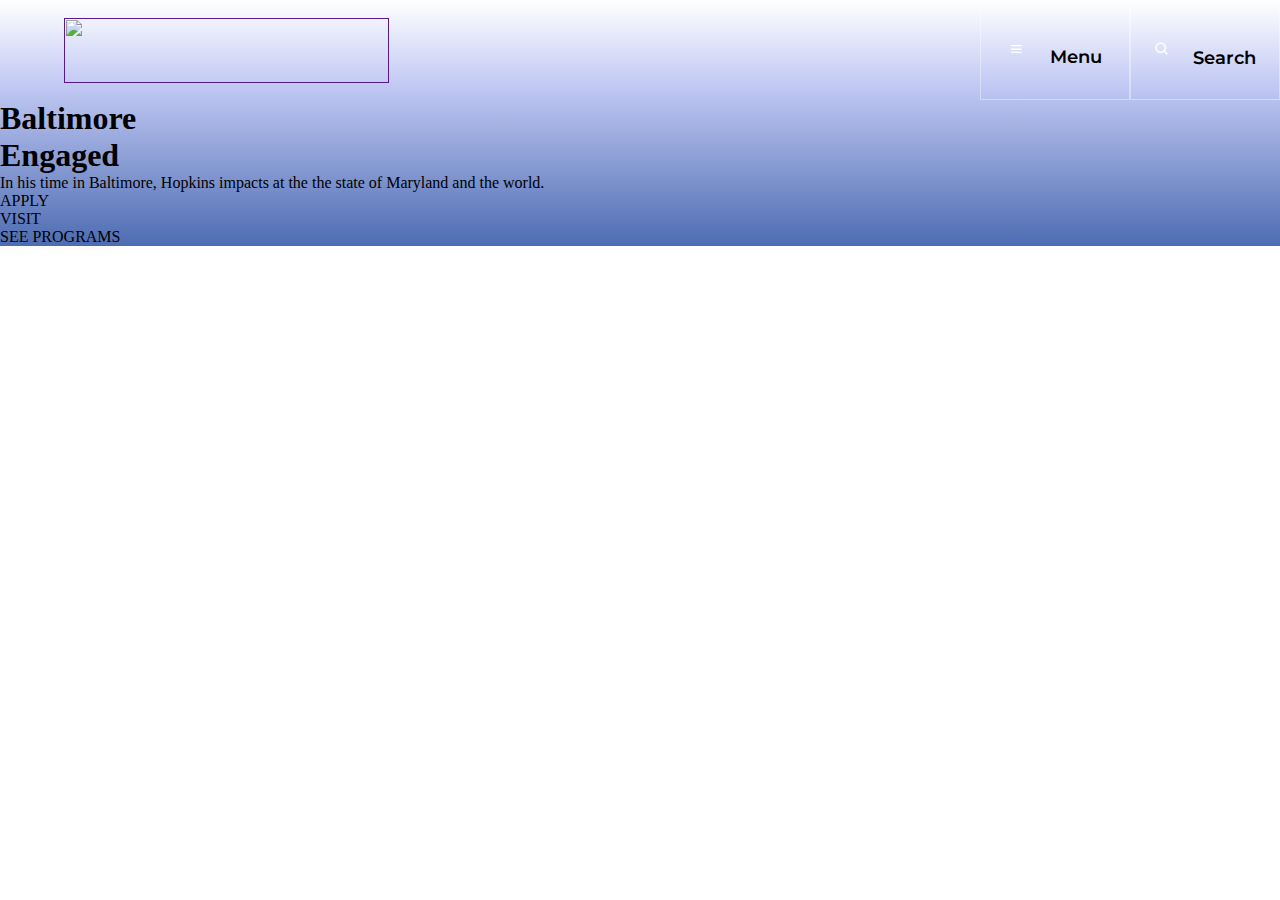
==== html/index.html @ c514af35 "Main site - header menus completed" ====
<!DOCTYPE html>
<html lang="en">
  <head>
    <meta charset="UTF-8" />
    <meta name="viewport" content="width=device-width, initial-scale=1.0" />
    <link rel="stylesheet" href="../css/main.css" />
    <link
      href="https://unpkg.com/boxicons@2.1.4/css/boxicons.min.css"
      rel="stylesheet"
    />
    <link
      href="https://cdn.jsdelivr.net/npm/bootstrap@5.3.2/dist/css/bootstrap.min.css"
      rel="stylesheet"
      integrity="sha384-T3c6CoIi6uLrA9TneNEoa7RxnatzjcDSCmG1MXxSR1GAsXEV/Dwwykc2MPK8M2HN"
      crossorigin="anonymous"
    />
    <link rel="preconnect" href="https://fonts.googleapis.com">
    <link rel="preconnect" href="https://fonts.gstatic.com" crossorigin>
    <link href="https://fonts.googleapis.com/css2?family=Montserrat:wght@200;300;700&family=Open+Sans:wght@300;500;700&display=swap" rel="stylesheet">

    <title>Home | John Hopkins University</title>
  </head>
  <body>
    <div class="page-content">
      <div class="header">
        <a href="" class="header-logo">
          <img
            src="https://www.jhu.edu/assets/themes/machado/assets/images/logos/university-logo-small-horizontal-white-no-clear-space-e44019a003.png"
            alt=""
          />
        </a>
        <ul class="header-menus">
          <li class="menu-option" id="header-menu">
            <a class="menu-icon">
              <i class="bx bx-menu"></i>
            </a>
            <div class="menu-icon-text">
              <p>Menu</p>
            </div>
          </li>
          <li class="menu-option" id="header-search">
            <a class="menu-icon">
              <i class="bx bx-search"></i>
            </a>
            <div class="menu-icon-text">
              <p>Search</p>
            </div>
          </li>
        </ul>
      </div>

      <div class="menu-section1">
        <div class="menu-section1-item">
          <p>About Us</p>
          <div class="menu-button"><i class='bx bx-link-alt'></i></div>
        </div>
        <div class="interspace"></div>
        <div class="menu-section1-item">
          <p>Academics</p>
          <div class="menu-button"><i class='bx bx-link-alt'></i></div>
        </div>
        <div class="interspace"></div>
        <div class="menu-section1-item">
          <p>Schools & Divisions</p>
          <div class="menu-button"><i class='bx bx-link-alt'></i></div>
        </div>
        <div class="interspace"></div>
        <div class="menu-section1-item">
          <p>Admisions & Aid</p>
          <div class="menu-button"><i class='bx bx-link-alt'></i></div>
        </div>
        <div class="interspace"></div>
        <div class="menu-section1-item">
          <p>Research & Faculty</p>
          <div class="menu-button"><i class='bx bx-link-alt'></i></div>
        </div>
        <div class="interspace"></div>
        <div class="menu-section1-item">
          <p>Campus Life</p>
          <div class="menu-button"><i class='bx bx-link-alt'></i></div>

        </div>

      </div>
      <div class="menu-section2">
        <ul class="menu-section2-items">
          <div class="input">
            <div class="input-group flex-nowrap">
              <span class="input-group-text" id="addon-wrapping"><i class='bx bx-search'></i></span>
              <input type="text" class="form-control" placeholder="" aria-label="Username" aria-describedby="addon-wrapping">
            </div>
          </div>
          <h2>Common Searches</h2>
          <li><a href="" class="menu-section2-item-a">Why is it called Johns Hopkins</a></li>
          <li><a href="" class="menu-section2-item-a">What majors and minors are offered?</a></li>
          <li><a href="" class="menu-section2-item-a">Where can i dinfo information about graduate programs?</a></li>
          <li><a href="" class="menu-section2-item-a">How much is tuition</a></li>
          <li><a href="" class="menu-section2-item-a">What financial aid packages are available</a></li>
          <li><a href="" class="menu-section2-item-a">How do i apply?</a></li>
          <li><a href="" class="menu-section2-item-a">How do i get to campus?</a></li>
          <li><a href="" class="menu-section2-item-a">Where can i find job listings</a></li>
          <li><a href="" class="menu-section2-item-a">Where can i log in myJHU?</a></li>
        </ul>
      </div>
      

      <div class="main-content">
        <div class="video-container">
          <video
            aria-describedby="hero-video-description"
            autoplay="autoplay"
            loop="loop"
            preload="auto"
            poster="https://www.jhu.edu/assets/uploads/2023/07/2023-06_homepage_loop_94_v2-Original-960x540.jpg"
            muted="muted"
            aria-label="Background Video"
          >
            <source
              type="video/mp4"
              src="https://www.jhu.edu/assets/uploads/2023/07/2023-06_homepage_loop_94_v2-Original.mp4"
            />
          </video>
        </div>

        <div class="main-text">
          <h1>Baltimore</h1>
          <h1>Engaged</h1>
          <p>
            In his time in Baltimore, Hopkins impacts at the the state of
            Maryland and the world.
          </p>
        </div>

        <div class="french-fries-pages">
          <ul>
            <li>APPLY</li>
            <li>VISIT</li>
            <li>SEE PROGRAMS</li>
          </ul>
        </div>
      </div>
    </div>

    <script src="../js/menus.js"></script>
  </body>
</html>
---- css/main.css ----
*{
    box-sizing: border-box;
    margin: 0;
    padding: 0;
}

:root{
    scroll-behavior: smooth;
    --fontOpenSans: 'Open Sans', sans-serif;
    --fontMontserrat: 'Montserrat', sans-serif;
    --color1: rgb(0,45,114);
    --color2: rgb(43,80,138);
    --color3: rgb(0,114,206);
    --color4: rgb(104,172,229);
    --color5: rgb(22,63,126);
}

.header{
    height: 100vh;
    z-index: 1;
    width: 100%;
    height: 100px;
    display: flex;
    justify-content: space-between;
    position: sticky;
}

.page-content{
    z-index: 1;
    background-image: linear-gradient(180deg, rgba(255,255,255,0.19791666666666663) 0%, rgba(104,122,229,0.39959733893557425) 34%, rgba(0,45,144,0.6993172268907564) 100%);
}

.header-logo{
    width: 325px;
    height: 65%;
    margin-left: 5vw;
    margin-top: 2vh;
}

.header-logo img{
    width: 100%;
    height: 100%;
}

.header-menus{
    text-align: right;
    display: flex;
}

.menu-option{
    list-style-type: none;
    width: 150px;
    height: 100%;
    display: flex;
    align-items: center;
    justify-content: space-evenly;
    border: solid .5px rgba(255, 255, 255, 0.39);
    cursor: pointer;
}

.menu-icon-text{
    display: flex;
    align-items: center;
}

.menu-icon-text p{
    margin-top: 25%;
    font-family: var(--fontMontserrat);
    font-weight: 600;
    font-size: 18px;
}

.menu-icon i{
    color: white;
}


.menu-option:hover{
    background-color: var(--color2);
    transition: background-color 0.3s ease;
}

.menu-option:hover .menu-icon i{
    transform: scale(1.5, 1.5);
    transition: transform 0.3s ease;
}

.menu-option:hover .menu-icon-text p{
    color: white;
    transition: color 0.3s ease-in-out;
}

.menu-section1, .menu-section2{
    position: fixed;
    top: 0;
    right: 0;
    width: 30vw;
    height: 100%;
    background-image: linear-gradient(90deg, rgba(255,255,255,0.35477941176470584) 0%, rgba(104,122,229,0.500437675070028) 15%, rgba(0,45,144,1) 100%);
    display: flex;
    flex-direction: column;
    justify-content: space-evenly;
    align-items: center;
    transition: transform .3s ease-in-out;
    transform: translate(110%);
    box-shadow: 0 0 6px rgba(0, 0, 0, .5);
    z-index: 2;
}

.menu-section1{
    display: flex;
    flex-direction: column;
    padding-inline: 30px;
    padding-top: 50px;
}

.menu-section1-item{
    display: flex;
    flex-direction: row;
    justify-content: space-between;
    align-items: center;
    width: 100%;
    height: 30px;
}

.menu-section1-item p{
    text-align: left;
    font-family: var(--fontOpenSans);
    font-size: 20px;
    color: white;
    margin-bottom: 0;
}

.menu-section2{
    padding-top: 3vh;
    padding-right: 2vw;
}

.menu-section2-items{
    list-style-type: none;
}

.menu-section2-items li{
    margin-top: 2vh;
    padding-inline: 1vw;
    border-radius: .5rem;
}

.menu-section2-items li:hover{
    background-color: var(--color2);
}

.menu-section2 h2{
    color: white;
    font-family: var(--fontOpenSans);
    margin-top: 3vh;
    margin-bottom: 3vh;
}

.menu-section2-item-a{
    text-decoration: none;
    color: var(--color4);
    
}

.menu-button{
    cursor: pointer;
    background-color: var(--color5);
    width: 30px;
    height: 100%;
    display: flex;
    align-items: center;
    justify-content: center;
    border-radius: .7rem;
}

.menu-button img{
    width: 60%;
    height: 60%;
    color: rgba(255, 255, 255, 0.349);
}

.menu-button:hover{
    background-color: var(--color3);
    transition: background-color 0.3s ease;
}

.menu-button:hover i{
    color: white;
    transition: color 0.3s ease;
    transform: scale(1.2, 1.2);
    transition: transform 0.3s ease;
}

.interspace{
    width: 100%;
    height: 2px;
    background-color: var(--color2);
}


.video-container{
    background: linear-gradient(90deg, rgba(255,255,255,0.19791666666666663) 0%, rgba(104,122,229,0.39959733893557425) 41%, rgba(0,45,144,0.6993172268907564) 100%), url('https://www.jhu.edu/assets/uploads/2023/07/2023-06_homepage_loop_94_v2-Original.mp4');
    background-size: cover;
			-webkit-background-size: cover;
			-moz-background-size: cover;
			-o-background-size: cover;

}

.video-container video{
    bottom: 0;
    object-fit: cover;
    height: 100%;
    position: absolute;
    top: 0;
    left: 0;
    right: 0;
    width: 100%;
    max-width: 100%;
    max-height: 100%;
    z-index: -1;
}




.french-fries-pages{
    z-index: 1;
}

.spread{
    transform: translate(0);
}
.input-pressed{
    transform: scale(1.1, 1.1);
}
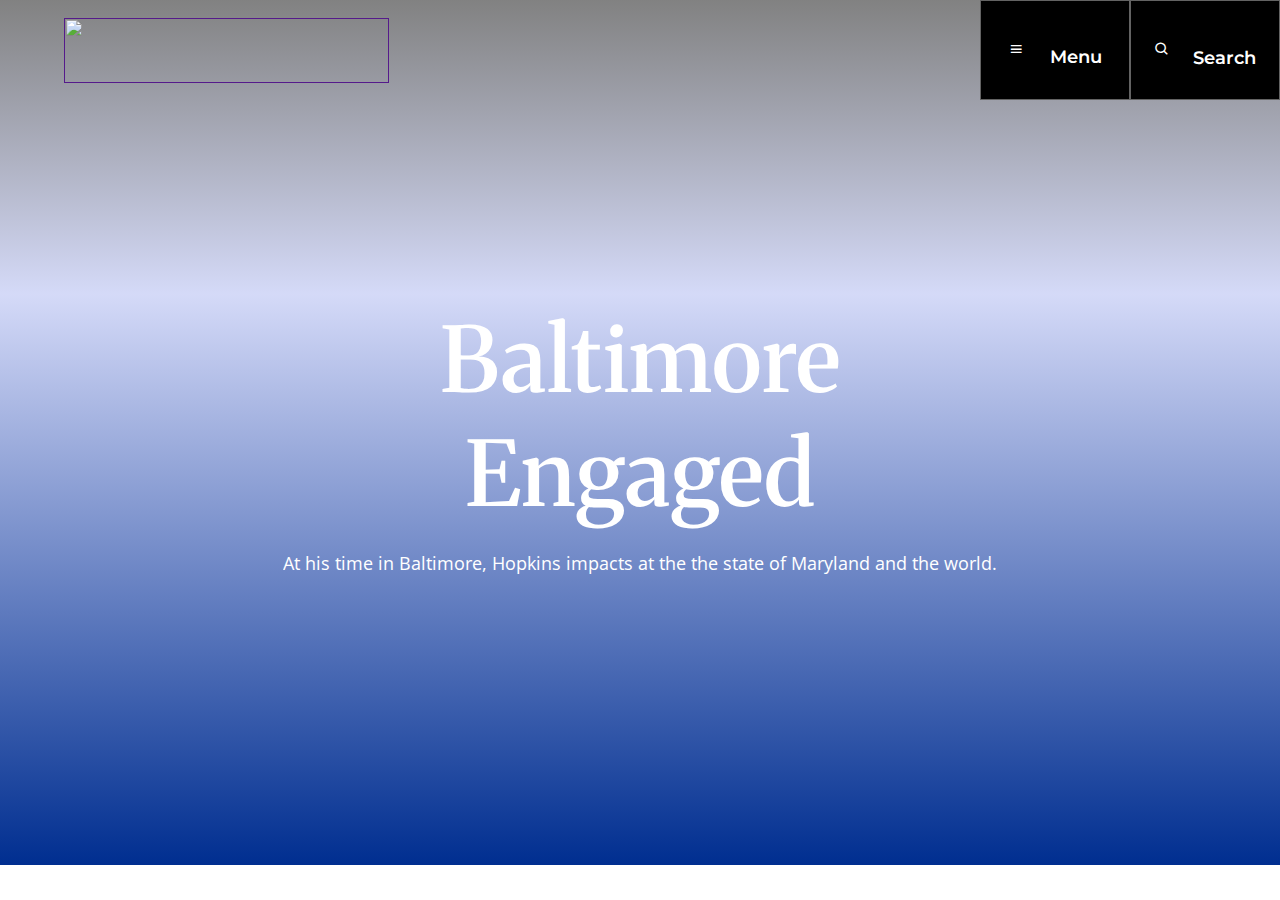
==== commit 5d267960: "Main page - Main content finished" ====
--- a/html/index.html
+++ b/html/index.html
@@ -15,8 +15,8 @@
       crossorigin="anonymous"
     />
     <link rel="preconnect" href="https://fonts.googleapis.com">
-    <link rel="preconnect" href="https://fonts.gstatic.com" crossorigin>
-    <link href="https://fonts.googleapis.com/css2?family=Montserrat:wght@200;300;700&family=Open+Sans:wght@300;500;700&display=swap" rel="stylesheet">
+<link rel="preconnect" href="https://fonts.gstatic.com" crossorigin>
+<link href="https://fonts.googleapis.com/css2?family=Merriweather:wght@700&family=Montserrat:wght@200;300;700&family=Open+Sans:wght@300;500;700&display=swap" rel="stylesheet">
 
     <title>Home | John Hopkins University</title>
   </head>
@@ -121,23 +121,17 @@
             />
           </video>
         </div>
-
-        <div class="main-text">
-          <h1>Baltimore</h1>
-          <h1>Engaged</h1>
-          <p>
-            In his time in Baltimore, Hopkins impacts at the the state of
-            Maryland and the world.
-          </p>
+        <div class="main-text-container">
+          <div class="main-text">
+            <h1>Baltimore</h1>
+            <h1>Engaged</h1>
+            <p>
+              At his time in Baltimore, Hopkins impacts at the the state of
+              Maryland and the world.
+            </p>
+          </div>
         </div>
 
-        <div class="french-fries-pages">
-          <ul>
-            <li>APPLY</li>
-            <li>VISIT</li>
-            <li>SEE PROGRAMS</li>
-          </ul>
-        </div>
       </div>
     </div>
 
--- a/css/main.css
+++ b/css/main.css
@@ -8,6 +8,7 @@
     scroll-behavior: smooth;
     --fontOpenSans: 'Open Sans', sans-serif;
     --fontMontserrat: 'Montserrat', sans-serif;
+    --fontMarriweather: 'Merriweather', serif;
     --color1: rgb(0,45,114);
     --color2: rgb(43,80,138);
     --color3: rgb(0,114,206);
@@ -27,7 +28,7 @@
 
 .page-content{
     z-index: 1;
-    background-image: linear-gradient(180deg, rgba(255,255,255,0.19791666666666663) 0%, rgba(104,122,229,0.39959733893557425) 34%, rgba(0,45,144,0.6993172268907564) 100%);
+    background-image: linear-gradient(180deg, rgba(73, 73, 73, 0.692) 0%, rgba(104, 123, 229, 0.281) 34%, rgb(0, 46, 144) 100%);
 }
 
 .header-logo{
@@ -54,8 +55,9 @@
     display: flex;
     align-items: center;
     justify-content: space-evenly;
-    border: solid .5px rgba(255, 255, 255, 0.39);
+    border: solid 1px rgba(255, 255, 255, 0.39);
     cursor: pointer;
+    background-color: black;
 }
 
 .menu-icon-text{
@@ -68,6 +70,7 @@
     font-family: var(--fontMontserrat);
     font-weight: 600;
     font-size: 18px;
+    color: white;
 }
 
 .menu-icon i{
@@ -96,7 +99,7 @@
     right: 0;
     width: 30vw;
     height: 100%;
-    background-image: linear-gradient(90deg, rgba(255,255,255,0.35477941176470584) 0%, rgba(104,122,229,0.500437675070028) 15%, rgba(0,45,144,1) 100%);
+    background-image: linear-gradient(90deg, var(--color1) 100%, var(--color1) 100%, rgba(0,45,144,1) 100%);
     display: flex;
     flex-direction: column;
     justify-content: space-evenly;
@@ -200,7 +203,6 @@
 
 
 .video-container{
-    background: linear-gradient(90deg, rgba(255,255,255,0.19791666666666663) 0%, rgba(104,122,229,0.39959733893557425) 41%, rgba(0,45,144,0.6993172268907564) 100%), url('https://www.jhu.edu/assets/uploads/2023/07/2023-06_homepage_loop_94_v2-Original.mp4');
     background-size: cover;
 			-webkit-background-size: cover;
 			-moz-background-size: cover;
@@ -222,8 +224,42 @@
     z-index: -1;
 }
 
-
-
+.main-content{
+    grid-column: 2 / 3;
+    display: grid;
+    grid-template-columns: 20vw 1fr 20vw;
+    height: 85vh;
+}
+
+.main-text-container{
+    display: grid;
+    grid-template-rows: 1fr 40vh 1fr;
+}
+
+.main-text{
+    grid-row: 2 / 3;
+    display: flex;
+    flex-direction: column;
+}
+
+.main-text h1, .main-text p{
+    text-align: center;
+    margin-bottom: 0;
+}
+
+.main-text h1{
+    font-family: var(--fontMarriweather);
+    font-weight: 600;
+    font-size: 90px;
+    color: white;
+}
+
+.main-text p{
+    margin-top: 20px;
+    color: white;
+    font-family: var(--fontOpenSans);
+    font-size: 18px;
+}
 
 .french-fries-pages{
     z-index: 1;
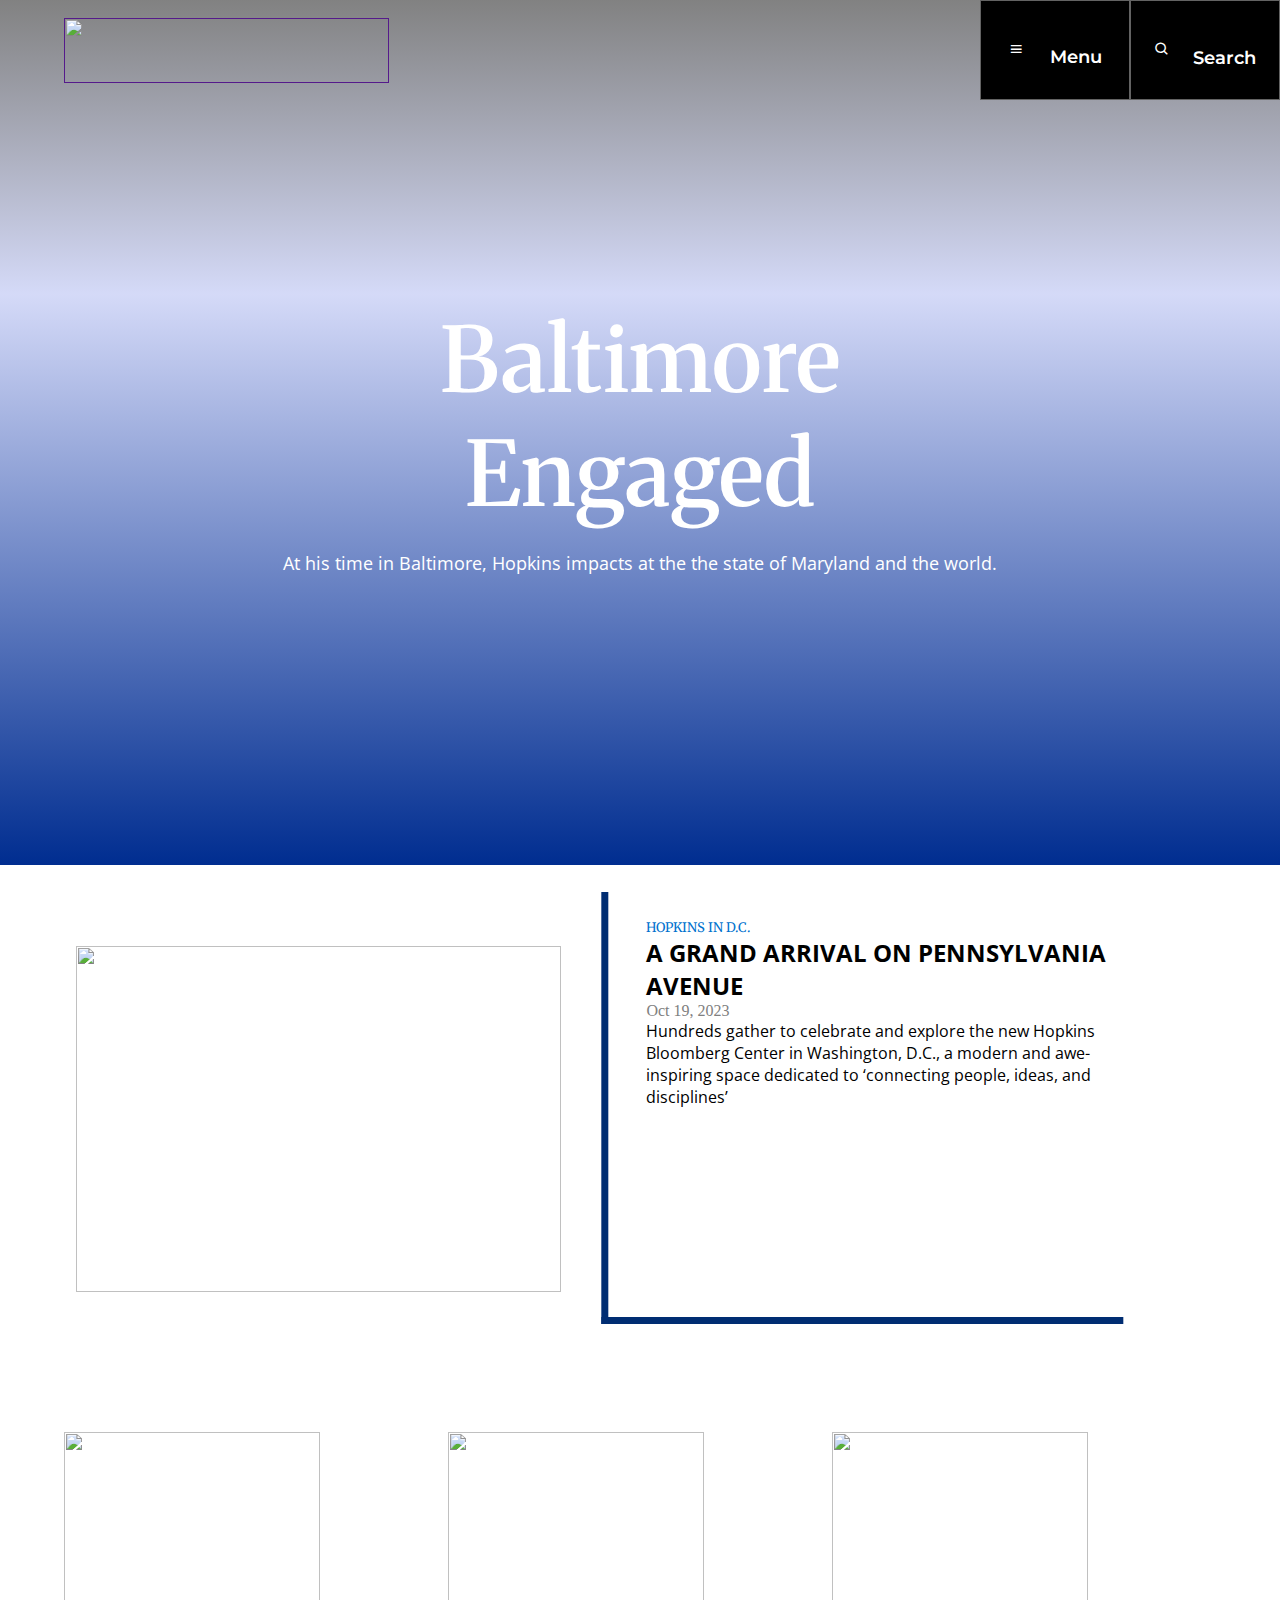
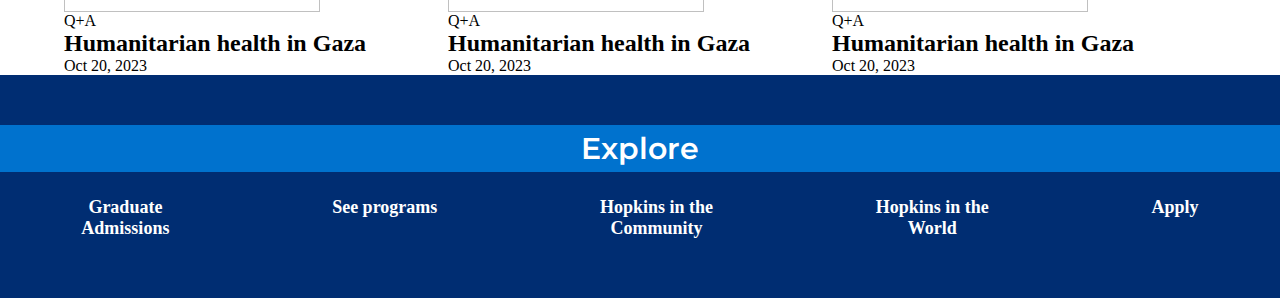
==== commit 8313c279: "Main site - carousel deleted and building news section" ====
--- a/html/index.html
+++ b/html/index.html
@@ -14,127 +14,251 @@
       integrity="sha384-T3c6CoIi6uLrA9TneNEoa7RxnatzjcDSCmG1MXxSR1GAsXEV/Dwwykc2MPK8M2HN"
       crossorigin="anonymous"
     />
-    <link rel="preconnect" href="https://fonts.googleapis.com">
-<link rel="preconnect" href="https://fonts.gstatic.com" crossorigin>
-<link href="https://fonts.googleapis.com/css2?family=Merriweather:wght@700&family=Montserrat:wght@200;300;700&family=Open+Sans:wght@300;500;700&display=swap" rel="stylesheet">
+    <link rel="preconnect" href="https://fonts.googleapis.com" />
+    <link rel="preconnect" href="https://fonts.gstatic.com" crossorigin />
+    <link
+      href="https://fonts.googleapis.com/css2?family=Merriweather:wght@700&family=Montserrat:wght@200;300;700&family=Open+Sans:wght@300;500;700&display=swap"
+      rel="stylesheet"
+    />
 
     <title>Home | John Hopkins University</title>
   </head>
   <body>
     <div class="page-content">
-      <div class="header">
-        <a href="" class="header-logo">
-          <img
-            src="https://www.jhu.edu/assets/themes/machado/assets/images/logos/university-logo-small-horizontal-white-no-clear-space-e44019a003.png"
-            alt=""
-          />
-        </a>
-        <ul class="header-menus">
-          <li class="menu-option" id="header-menu">
-            <a class="menu-icon">
-              <i class="bx bx-menu"></i>
-            </a>
-            <div class="menu-icon-text">
-              <p>Menu</p>
-            </div>
-          </li>
-          <li class="menu-option" id="header-search">
-            <a class="menu-icon">
-              <i class="bx bx-search"></i>
-            </a>
-            <div class="menu-icon-text">
-              <p>Search</p>
-            </div>
-          </li>
-        </ul>
+      <div class="first-section">
+        <div class="header">
+          <a href="" class="header-logo">
+            <img
+              src="https://www.jhu.edu/assets/themes/machado/assets/images/logos/university-logo-small-horizontal-white-no-clear-space-e44019a003.png"
+              alt=""
+            />
+          </a>
+          <ul class="header-menus">
+            <li class="menu-option" id="header-menu">
+              <a class="menu-icon">
+                <i class="bx bx-menu"></i>
+              </a>
+              <div class="menu-icon-text">
+                <p>Menu</p>
+              </div>
+            </li>
+            <li class="menu-option" id="header-search">
+              <a class="menu-icon">
+                <i class="bx bx-search"></i>
+              </a>
+              <div class="menu-icon-text">
+                <p>Search</p>
+              </div>
+            </li>
+          </ul>
+        </div>
+
+        <div class="menu-section1">
+          <div class="menu-section1-item">
+            <p>About Us</p>
+            <div class="menu-button"><i class="bx bx-link-alt"></i></div>
+          </div>
+          <div class="interspace"></div>
+          <div class="menu-section1-item">
+            <p>Academics</p>
+            <div class="menu-button"><i class="bx bx-link-alt"></i></div>
+          </div>
+          <div class="interspace"></div>
+          <div class="menu-section1-item">
+            <p>Schools & Divisions</p>
+            <div class="menu-button"><i class="bx bx-link-alt"></i></div>
+          </div>
+          <div class="interspace"></div>
+          <div class="menu-section1-item">
+            <p>Admisions & Aid</p>
+            <div class="menu-button"><i class="bx bx-link-alt"></i></div>
+          </div>
+          <div class="interspace"></div>
+          <div class="menu-section1-item">
+            <p>Research & Faculty</p>
+            <div class="menu-button"><i class="bx bx-link-alt"></i></div>
+          </div>
+          <div class="interspace"></div>
+          <div class="menu-section1-item">
+            <p>Campus Life</p>
+            <div class="menu-button"><i class="bx bx-link-alt"></i></div>
+          </div>
+        </div>
+        <div class="menu-section2">
+          <ul class="menu-section2-items">
+            <div class="input">
+              <div class="input-group flex-nowrap">
+                <span class="input-group-text" id="addon-wrapping"
+                  ><i class="bx bx-search"></i
+                ></span>
+                <input
+                  type="text"
+                  class="form-control"
+                  placeholder=""
+                  aria-label="Username"
+                  aria-describedby="addon-wrapping"
+                />
+              </div>
+            </div>
+            <h2>Common Searches</h2>
+            <li>
+              <a href="" class="menu-section2-item-a"
+                >Why is it called Johns Hopkins</a
+              >
+            </li>
+            <li>
+              <a href="" class="menu-section2-item-a"
+                >What majors and minors are offered?</a
+              >
+            </li>
+            <li>
+              <a href="" class="menu-section2-item-a"
+                >Where can i dinfo information about graduate programs?</a
+              >
+            </li>
+            <li>
+              <a href="" class="menu-section2-item-a">How much is tuition</a>
+            </li>
+            <li>
+              <a href="" class="menu-section2-item-a"
+                >What financial aid packages are available</a
+              >
+            </li>
+            <li><a href="" class="menu-section2-item-a">How do i apply?</a></li>
+            <li>
+              <a href="" class="menu-section2-item-a"
+                >How do i get to campus?</a
+              >
+            </li>
+            <li>
+              <a href="" class="menu-section2-item-a"
+                >Where can i find job listings</a
+              >
+            </li>
+            <li>
+              <a href="" class="menu-section2-item-a"
+                >Where can i log in myJHU?</a
+              >
+            </li>
+          </ul>
+        </div>
+
+        <div class="main-content">
+          <div class="video-container">
+            <video
+              aria-describedby="hero-video-description"
+              autoplay="autoplay"
+              loop="loop"
+              preload="auto"
+              poster="https://www.jhu.edu/assets/uploads/2023/07/2023-06_homepage_loop_94_v2-Original-960x540.jpg"
+              muted="muted"
+              aria-label="Background Video"
+            >
+              <source
+                type="video/mp4"
+                src="https://www.jhu.edu/assets/uploads/2023/07/2023-06_homepage_loop_94_v2-Original.mp4"
+              />
+            </video>
+          </div>
+          <div class="main-text-container">
+            <div class="main-text">
+              <h1>Baltimore</h1>
+              <h1>Engaged</h1>
+              <p>
+                At his time in Baltimore, Hopkins impacts at the the state of
+                Maryland and the world.
+              </p>
+            </div>
+          </div>
+        </div>
       </div>
 
-      <div class="menu-section1">
-        <div class="menu-section1-item">
-          <p>About Us</p>
-          <div class="menu-button"><i class='bx bx-link-alt'></i></div>
-        </div>
-        <div class="interspace"></div>
-        <div class="menu-section1-item">
-          <p>Academics</p>
-          <div class="menu-button"><i class='bx bx-link-alt'></i></div>
-        </div>
-        <div class="interspace"></div>
-        <div class="menu-section1-item">
-          <p>Schools & Divisions</p>
-          <div class="menu-button"><i class='bx bx-link-alt'></i></div>
-        </div>
-        <div class="interspace"></div>
-        <div class="menu-section1-item">
-          <p>Admisions & Aid</p>
-          <div class="menu-button"><i class='bx bx-link-alt'></i></div>
-        </div>
-        <div class="interspace"></div>
-        <div class="menu-section1-item">
-          <p>Research & Faculty</p>
-          <div class="menu-button"><i class='bx bx-link-alt'></i></div>
-        </div>
-        <div class="interspace"></div>
-        <div class="menu-section1-item">
-          <p>Campus Life</p>
-          <div class="menu-button"><i class='bx bx-link-alt'></i></div>
-
-        </div>
-
-      </div>
-      <div class="menu-section2">
-        <ul class="menu-section2-items">
-          <div class="input">
-            <div class="input-group flex-nowrap">
-              <span class="input-group-text" id="addon-wrapping"><i class='bx bx-search'></i></span>
-              <input type="text" class="form-control" placeholder="" aria-label="Username" aria-describedby="addon-wrapping">
-            </div>
-          </div>
-          <h2>Common Searches</h2>
-          <li><a href="" class="menu-section2-item-a">Why is it called Johns Hopkins</a></li>
-          <li><a href="" class="menu-section2-item-a">What majors and minors are offered?</a></li>
-          <li><a href="" class="menu-section2-item-a">Where can i dinfo information about graduate programs?</a></li>
-          <li><a href="" class="menu-section2-item-a">How much is tuition</a></li>
-          <li><a href="" class="menu-section2-item-a">What financial aid packages are available</a></li>
-          <li><a href="" class="menu-section2-item-a">How do i apply?</a></li>
-          <li><a href="" class="menu-section2-item-a">How do i get to campus?</a></li>
-          <li><a href="" class="menu-section2-item-a">Where can i find job listings</a></li>
-          <li><a href="" class="menu-section2-item-a">Where can i log in myJHU?</a></li>
-        </ul>
-      </div>
       
 
-      <div class="main-content">
-        <div class="video-container">
-          <video
-            aria-describedby="hero-video-description"
-            autoplay="autoplay"
-            loop="loop"
-            preload="auto"
-            poster="https://www.jhu.edu/assets/uploads/2023/07/2023-06_homepage_loop_94_v2-Original-960x540.jpg"
-            muted="muted"
-            aria-label="Background Video"
-          >
-            <source
-              type="video/mp4"
-              src="https://www.jhu.edu/assets/uploads/2023/07/2023-06_homepage_loop_94_v2-Original.mp4"
-            />
-          </video>
-        </div>
-        <div class="main-text-container">
-          <div class="main-text">
-            <h1>Baltimore</h1>
-            <h1>Engaged</h1>
-            <p>
-              At his time in Baltimore, Hopkins impacts at the the state of
-              Maryland and the world.
-            </p>
-          </div>
-        </div>
-
-      </div>
+      <div class="section-news">
+        <div class="mainNew">
+          <div class="firstNewSection">
+            <div class="imgContainer">
+              <img src="https://api.hub.jhu.edu/factory/sites/default/files/styles/landscape/public/2023-10/rjd_main1019.jpg" alt="">
+            </div>
+            <div class="noticeSection">
+              <p class="caption">HOPKINS IN D.C.</p>
+              <h2>
+              A GRAND ARRIVAL ON PENNSYLVANIA AVENUE</h2>
+              <p>Oct 19, 2023</p>
+              <p>Hundreds gather to celebrate and explore the new Hopkins Bloomberg Center in Washington, D.C., a modern and awe-inspiring space dedicated to ‘connecting people, ideas, and disciplines’</p>
+            </div>
+            
+          </div>
+          <div class="secondaryNews">
+            <div class="secondaryNew">
+              <div class="imgContainer">
+                <img src="https://api.hub.jhu.edu/factory/sites/default/files/styles/hub_thumbnail/public/2023-10/Damage_in_Gaza_Strip_during_the_October_2023_-_26.jpg" alt="">
+              </div>
+              <div class="secNoticeSection">
+                <p class="caption">Q+A</p>
+                <h2>Humanitarian health in Gaza</h2>
+                <p>Oct 20, 2023</p>
+              </div>
+              
+            </div>
+            <div class="secondaryNew">
+              <div class="imgContainer">
+                <img src="https://api.hub.jhu.edu/factory/sites/default/files/styles/hub_thumbnail/public/2023-10/hbc_JHU9398.jpg" alt="">
+              </div>
+              <div class="secNoticeSection">
+                <p class="caption">Q+A</p>
+                <h2>Humanitarian health in Gaza</h2>
+                <p>Oct 20, 2023</p>
+              </div>
+            </div>
+            <div class="secondaryNew">
+              <div class="imgContainer">
+                <img src="https://api.hub.jhu.edu/factory/sites/default/files/styles/hub_thumbnail/public/2023-10/H0W_3998.JPG" alt="">
+              </div>
+              <div class="secNoticeSection">
+                <p class="caption">Q+A</p>
+                <h2>Humanitarian health in Gaza</h2>
+                <p>Oct 20, 2023</p>
+              </div>
+            </div>
+          </div>
+        </div>
+
+
+        <div class="section-links-container">
+          <div class="stroke"></div>
+          <h2>Explore</h2>
+          <ul class="links-container">
+            <li class="link">
+              <a href=""
+                ><p>Graduate</p>
+                <p>Admissions</p></a
+              >
+            </li>
+            <li class="link">
+              <a href=""><p>See programs</p> </a>
+            </li>
+            <li class="link">
+              <a href=""
+                ><p>Hopkins in the</p>
+                <p>Community</p></a
+              >
+            </li>
+            <li class="link">
+              <a href=""
+                ><p>Hopkins in the</p>
+                <p>World</p></a
+              >
+            </li>
+            <li class="link">
+              <a href=""><p>Apply</p></a>
+            </li>
+          </ul>
+        </div>
     </div>
 
     <script src="../js/menus.js"></script>
+    <script src="https://cdn.jsdelivr.net/npm/bootstrap@5.3.2/dist/js/bootstrap.bundle.min.js" integrity="sha384-C6RzsynM9kWDrMNeT87bh95OGNyZPhcTNXj1NW7RuBCsyN/o0jlpcV8Qyq46cDfL" crossorigin="anonymous"></script>
   </body>
 </html>
--- a/css/main.css
+++ b/css/main.css
@@ -28,7 +28,13 @@
 
 .page-content{
     z-index: 1;
-    background-image: linear-gradient(180deg, rgba(73, 73, 73, 0.692) 0%, rgba(104, 123, 229, 0.281) 34%, rgb(0, 46, 144) 100%);
+}
+
+.first-section{
+    background-image: linear-gradient(180deg, rgba(73, 73, 73, 0.692) 0%, rgba(104, 123, 229, 0.281) 34%, rgb(0, 45, 144) 100%);
+    background-repeat: no-repeat;
+    background-size: cover;
+    background-position:center;
 }
 
 .header-logo{
@@ -261,8 +267,175 @@
     font-size: 18px;
 }
 
-.french-fries-pages{
+.stroke{
+    width: 100%;
+    height: 20px;
+    background-image: url("https://www.jhu.edu/assets/themes/machado/assets/images/homepage/links/links-bg-1-laptop-large-1523aa7d7e.png");
+    transform: translateY(-1110%);
+    transform: translateX(-0%);
+}
+
+.section-links-container{
+    background-color: var(--color1);
+    display: flex;
+    flex-direction: column;
+    padding-top: 30px;
+    padding-bottom: 6vh;
+    background-image: url("https://www.jhu.edu/assets/themes/machado/assets/images/homepage/links/links-bg-2-laptop-large-8978532ba7.jpg");
+    
+}
+
+.section-links-container h2{
+    padding: 5px 20px;
+    font-family: var(--fontMontserrat);
+    font-weight: 600;
+    font-size: 30px;
+    text-align: center;
+    background-color: var(--color3);
+    color: white;
+    margin-bottom: 20px;
+}
+
+.section-links-container .links-container{
+    list-style-type: none;
+    display: flex;
+    justify-content: space-around;
+}
+.links-container .link{
+    display: flex;
+    flex-direction: column;
+    padding: 5px 8px;
+    align-items: center;
+    cursor: pointer;
+}
+
+.links-container .link a{
+    text-decoration: none;
+}
+
+.links-container .link a p{
+    text-align: center;
+    margin: 0;
+    font-weight: 600;
+    font-size: 18px;
+    color: white;
+}
+
+.links-container .link:hover{
+    transition: background-color 0.3s ease;
+    background-color: var(--color3);
+}
+
+.links-container .link:hover a p{
+    transition: color 0.3s ease;
+    color: black;
+}
+
+.section-news{
+    background-image: url("https://www.jhu.edu/assets/themes/machado/assets/images/textures/textured_paper_increased_contrast-894e135412.jpg");
+    width: auto;
+    height: auto;
+    display: flex;
+    flex-direction: column;
+    padding-top: 3vh;
+}
+
+.mainNew{
+    background-image: url("https://www.jhu.edu/assets/themes/machado/assets/images/homepage/news/news-bg-wall-blue-57e09992db.svg");
+}
+
+
+.mainNew img{
+    width: 100%;
+    height: 100%;
+}
+
+.firstNewSection{
+    width: 100vw;
+    height: 60vh;
+    display: flex;
+    flex-wrap: nowrap;
+    
+}
+
+.firstNewSection .imgContainer{
+    min-width: 20%;
+    min-height: 40%;
+    display: flex;
+    justify-content: center;
+    align-items: center;
+    position: relative;
+    width: 89.6984924623%;
+    z-index: 0;
+}
+
+.firstNewSection .imgContainer {
     z-index: 1;
+}
+
+.firstNewSection .imgContainer img{
+    width: 80%;
+    height: 80%;
+}
+
+.noticeSection{
+    background-color: white;
+    width: 60%;
+    height: 80%;
+    transform: translateX(-30%);
+    padding-left: 3vw;
+    padding-top: 3vh;
+    border-left:solid 7px var(--color1);
+    border-bottom:solid 7px var(--color1);
+    z-index: 2;
+}
+
+.noticeSection .caption{
+    font-family: var(--fontMarriweather);
+    font-size: small;
+    color: var(--color3);
+}
+
+.noticeSection h2{
+    font-family: var(--fontOpenSans);
+    font-weight: 700;
+}
+
+.noticeSection p:nth-child(3){
+    color: gray;
+}
+
+.noticeSection p:nth-child(4){
+    font-family: var(--fontOpenSans);
+}
+
+.secondaryNews{
+    display: flex;
+    flex-direction: row;
+    margin-inline: 5vw;
+    justify-content: space-evenly;
+}
+
+.secondaryNew{
+    width: 30vw;
+    height: auto;
+}
+
+.secondaryNew .imgContainer{
+    width: 20vw;
+    height: 20vh;
+}
+
+.secondaryNew .imgContainer img{
+    width: 100%;
+    height: 100%;
+}
+
+
+
+.carousel-item-active img, .carousel-item img{
+    width: 100%;
+    height: 100%;
 }
 
 .spread{
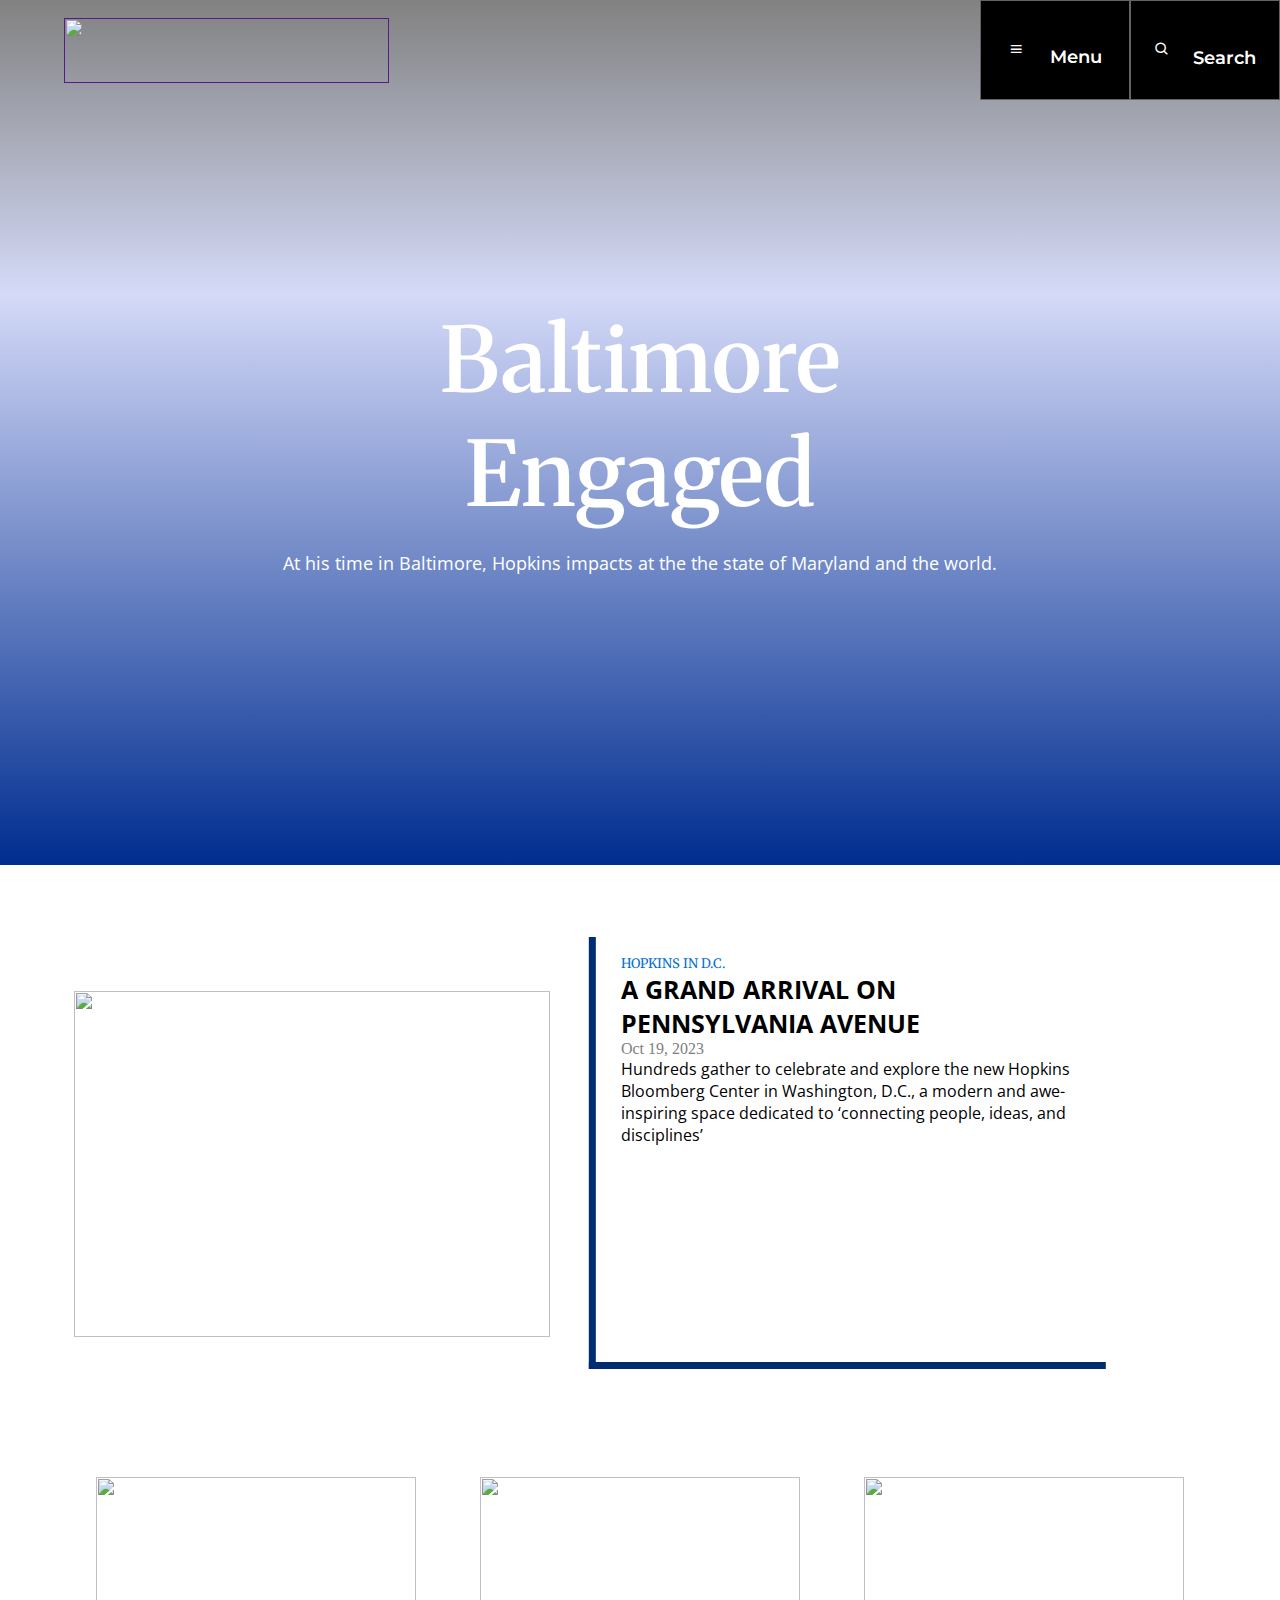
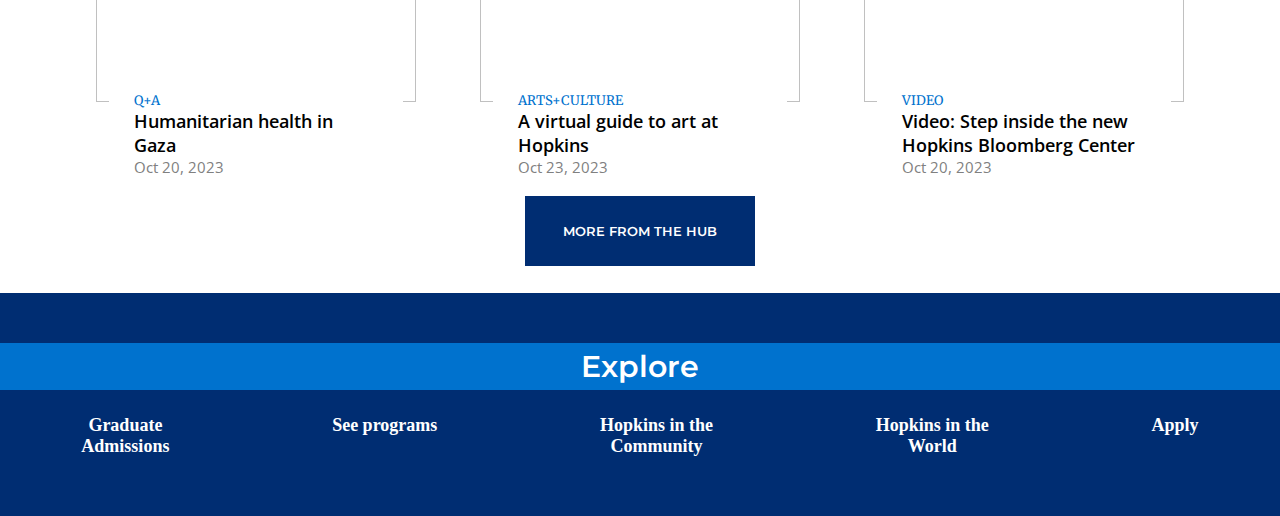
==== commit c750bf79: "Main site - news section completed" ====
--- a/html/index.html
+++ b/html/index.html
@@ -197,7 +197,7 @@
               </div>
               <div class="secNoticeSection">
                 <p class="caption">Q+A</p>
-                <h2>Humanitarian health in Gaza</h2>
+                <h3>Humanitarian health in Gaza</h3>
                 <p>Oct 20, 2023</p>
               </div>
               
@@ -207,9 +207,9 @@
                 <img src="https://api.hub.jhu.edu/factory/sites/default/files/styles/hub_thumbnail/public/2023-10/hbc_JHU9398.jpg" alt="">
               </div>
               <div class="secNoticeSection">
-                <p class="caption">Q+A</p>
-                <h2>Humanitarian health in Gaza</h2>
-                <p>Oct 20, 2023</p>
+                <p class="caption">ARTS+CULTURE</p>
+                <h3>A virtual guide to art at Hopkins</h3>
+                <p>Oct 23, 2023</p>
               </div>
             </div>
             <div class="secondaryNew">
@@ -217,11 +217,14 @@
                 <img src="https://api.hub.jhu.edu/factory/sites/default/files/styles/hub_thumbnail/public/2023-10/H0W_3998.JPG" alt="">
               </div>
               <div class="secNoticeSection">
-                <p class="caption">Q+A</p>
-                <h2>Humanitarian health in Gaza</h2>
+                <p class="caption">VIDEO</p>
+                <h3>Video: Step inside the new Hopkins Bloomberg Center</h3>
                 <p>Oct 20, 2023</p>
               </div>
             </div>
+          </div>
+          <div class="buttonContainer">
+            <button><a href="">MORE FROM THE HUB</a></button>
           </div>
         </div>
 
--- a/css/main.css
+++ b/css/main.css
@@ -337,7 +337,7 @@
     height: auto;
     display: flex;
     flex-direction: column;
-    padding-top: 3vh;
+    padding-top: 8vh;
 }
 
 .mainNew{
@@ -351,7 +351,7 @@
 }
 
 .firstNewSection{
-    width: 100vw;
+    width: 98.5vw;
     height: 60vh;
     display: flex;
     flex-wrap: nowrap;
@@ -383,14 +383,14 @@
     width: 60%;
     height: 80%;
     transform: translateX(-30%);
-    padding-left: 3vw;
-    padding-top: 3vh;
+    padding-inline: 2vw;
+    padding-top: 2vh;
     border-left:solid 7px var(--color1);
     border-bottom:solid 7px var(--color1);
     z-index: 2;
 }
 
-.noticeSection .caption{
+.noticeSection .caption, .secNoticeSection .caption{
     font-family: var(--fontMarriweather);
     font-size: small;
     color: var(--color3);
@@ -398,6 +398,7 @@
 
 .noticeSection h2{
     font-family: var(--fontOpenSans);
+    font-size: 25px;
     font-weight: 700;
 }
 
@@ -419,11 +420,35 @@
 .secondaryNew{
     width: 30vw;
     height: auto;
+    display: flex;
+    flex-direction: column;
+    align-items: center;
+    text-align: left;
+}
+
+.secNoticeSection{
+    width: 23vw;
+    background-color: white;
+    padding-top: 1vh;
+    padding-inline: 2vw;
+    transform: translateY(-20%);
+}
+
+.secNoticeSection h3{
+    font-size: 18px;
+    font-weight: 600;
+    font-family: var(--fontOpenSans);
+}
+
+.secNoticeSection p:last-child{
+    color: gray;
+    font-size: 15px;
+    font-family: var(--fontOpenSans);
 }
 
 .secondaryNew .imgContainer{
-    width: 20vw;
-    height: 20vh;
+    width: 25vw;
+    height: 25vh;
 }
 
 .secondaryNew .imgContainer img{
@@ -431,12 +456,38 @@
     height: 100%;
 }
 
-
-
-.carousel-item-active img, .carousel-item img{
-    width: 100%;
-    height: 100%;
-}
+.mainNew .buttonContainer{
+    display: flex;
+    flex-direction: row;
+    justify-content: space-around;
+}
+
+.mainNew .buttonContainer button{
+    width: 230px;
+    height: 70px;
+    background-color: var(--color1);
+    font-family: var(--fontMontserrat);
+    font-weight: 600;
+    border: none;
+    margin-bottom: 3vh;
+}
+
+.mainNew .buttonContainer button a{
+    text-decoration: none;
+    color: white;
+}
+
+.mainNew .buttonContainer button:hover{
+    background-color: var(--color4);
+    transition: 0.5s background-color ease;
+}
+
+.mainNew .buttonContainer button:hover a{
+    color: black;
+    transition: 0.5s color ease-out;
+}
+
+
 
 .spread{
     transform: translate(0);
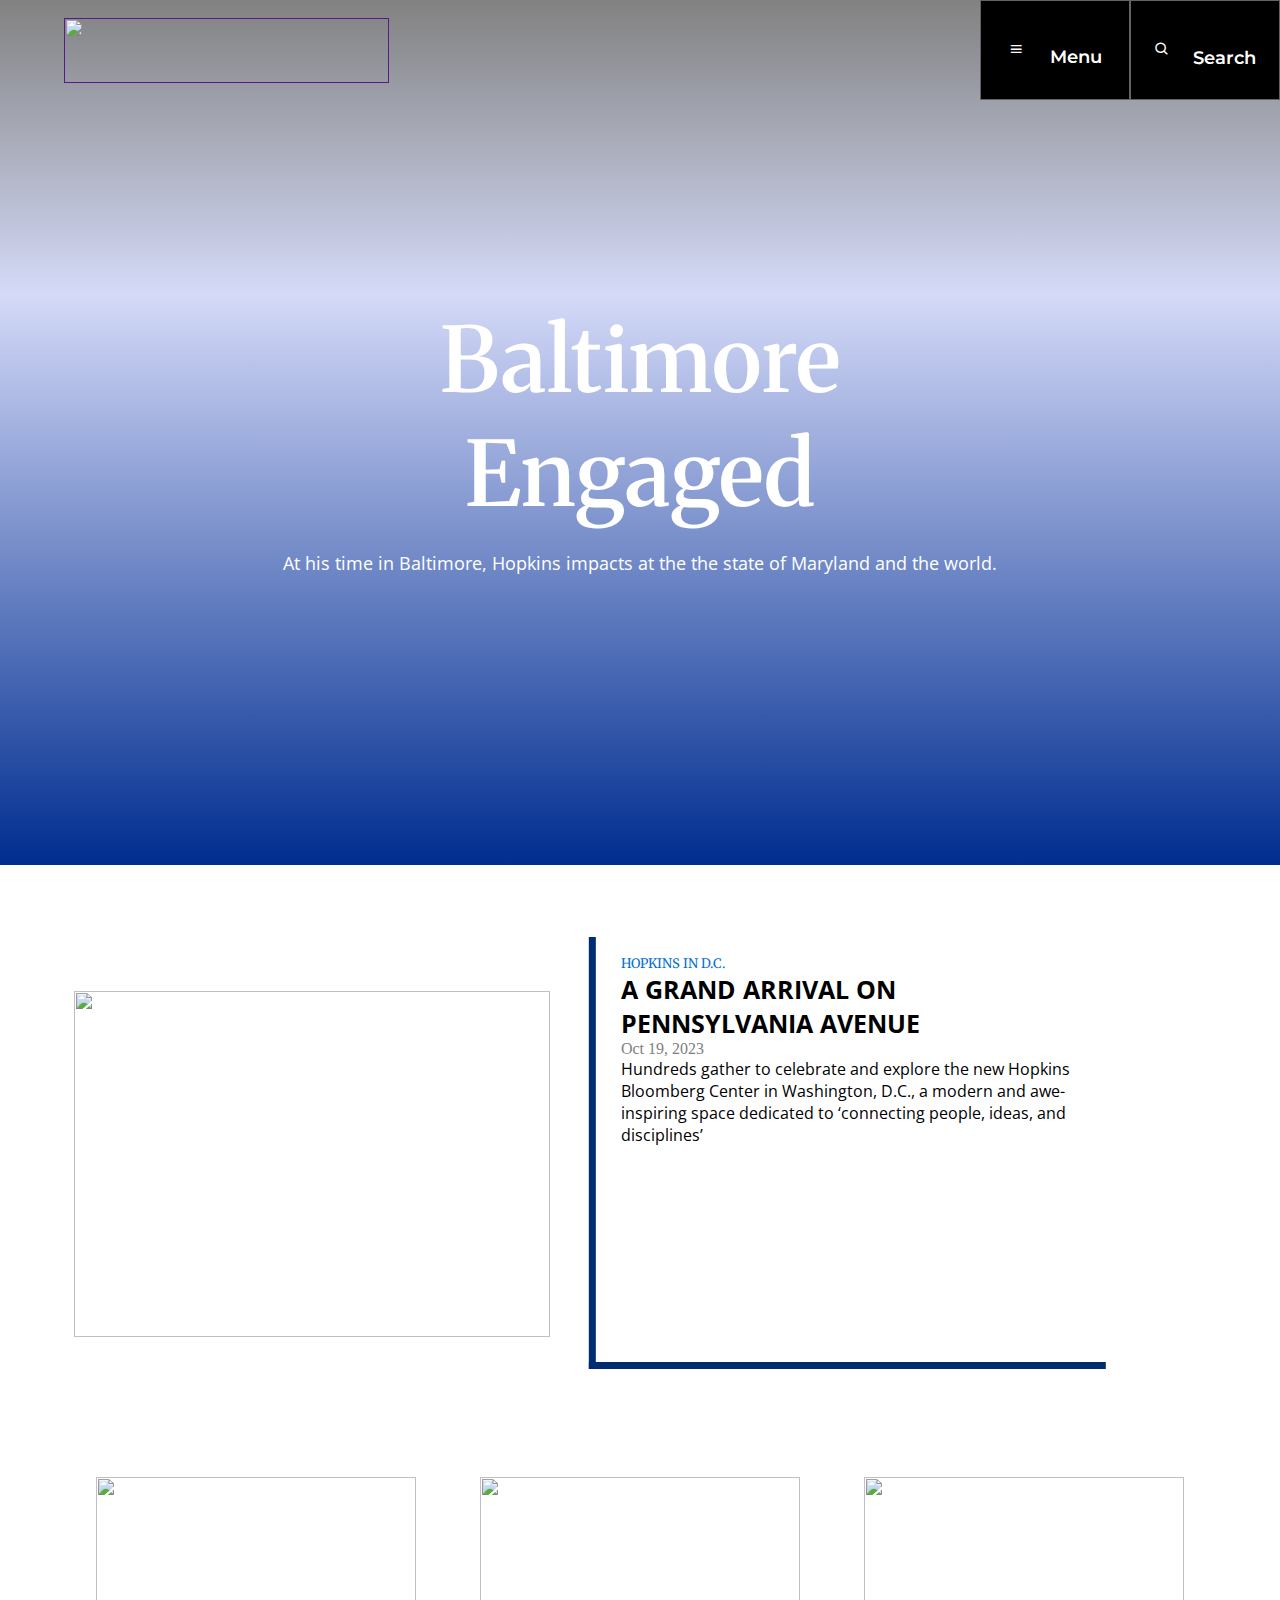
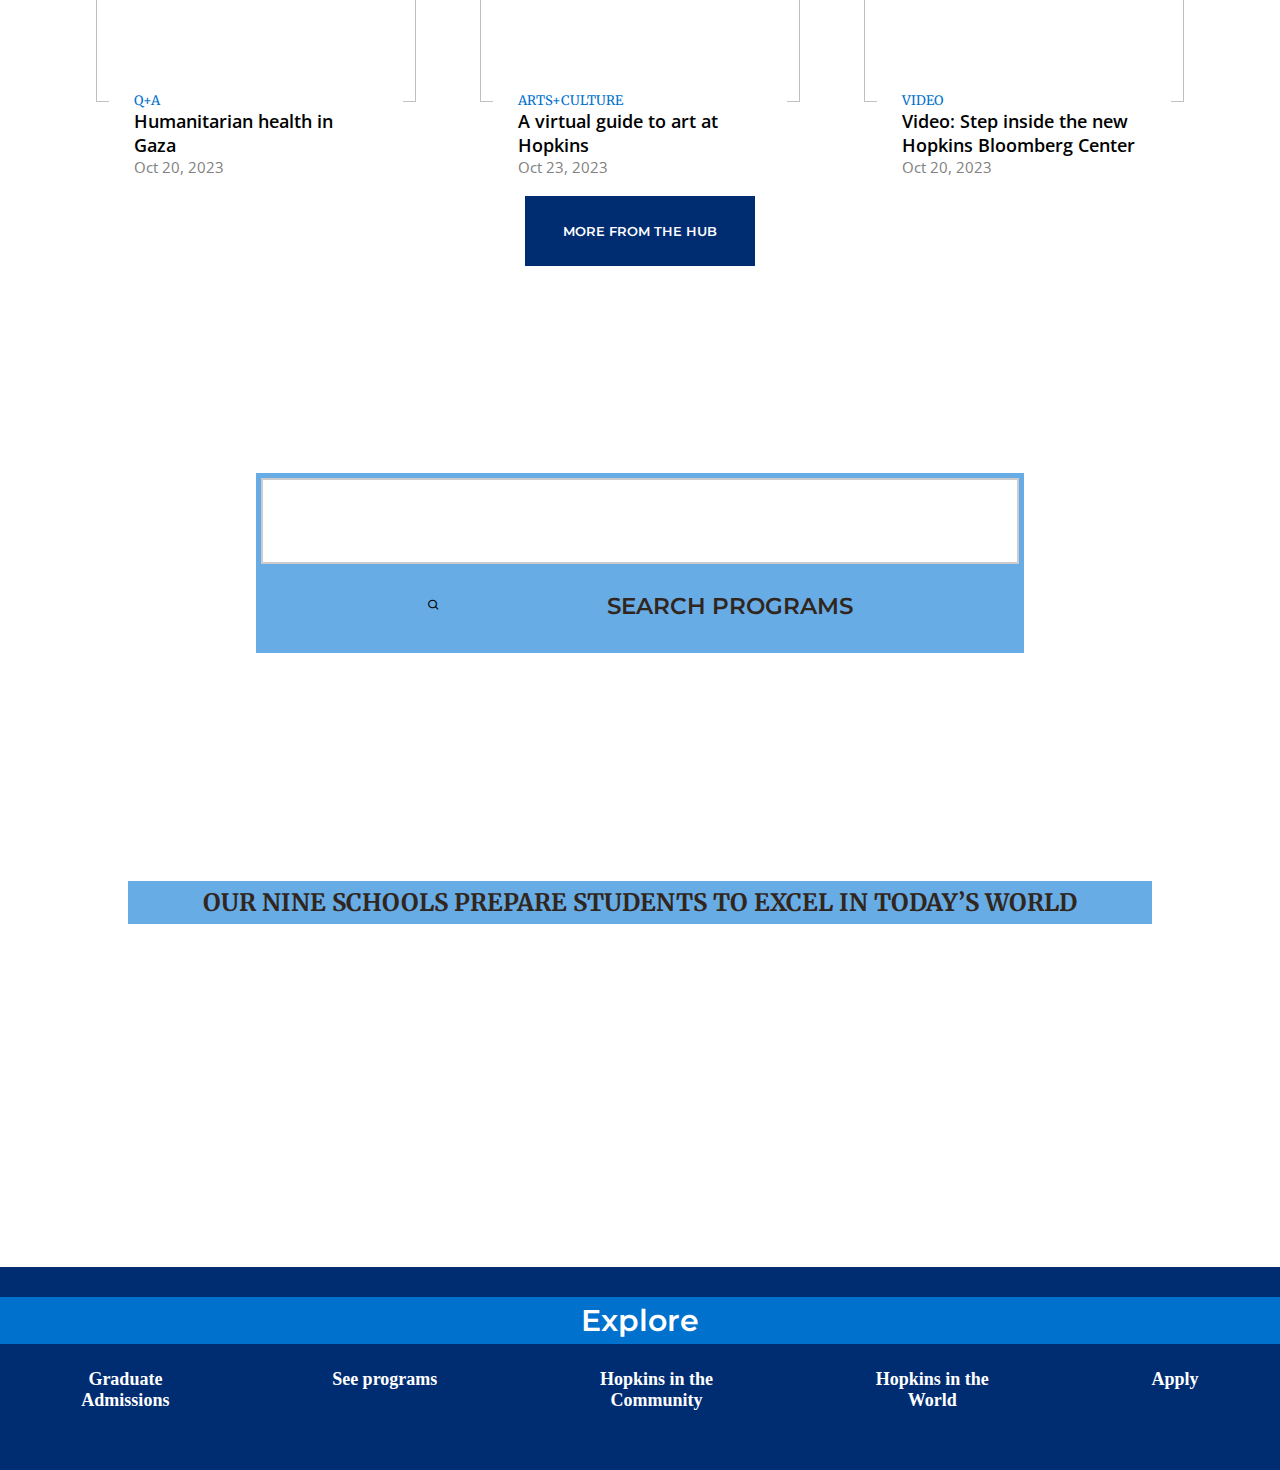
==== commit cdbe69ce: "Main site - Faculties section finished" ====
--- a/html/index.html
+++ b/html/index.html
@@ -228,6 +228,36 @@
           </div>
         </div>
 
+        <div class="programsSection">
+          <div class="facultiesMenu">
+            <div class="inputSearch">
+              <div class="search">
+                <button>
+                  <i class="bx bx-search"></i>
+                  <p>SEARCH PROGRAMS</p>
+                </button>
+                <input type="text">
+              </div>
+              
+            </div>
+            <div class="facultiesSection">
+              <div class="stroke"></div>
+              <h2>OUR NINE SCHOOLS PREPARE STUDENTS TO EXCEL IN TODAY’S WORLD</h2>
+              <ul>
+                <li class="faculty"><a href="" class="facultyName"><p>Arts & Sciences</p></a></li>
+                <li class="faculty"><a href="" class="facultyName"><p>Business</p></a></li>
+                <li class="faculty"><a href="" class="facultyName"><p>Education</p></a></li>
+                <li class="faculty"><a href="" class="facultyName"><p>Engineering</p></a></li>
+                <li class="faculty"><a href="" class="facultyName"><p>International Affairs</p></a></li>
+                <li class="faculty"><a href="" class="facultyName"><p>Medicine</p></a></li>
+                <li class="faculty"><a href="" class="facultyName"><p>Music & Dance</p></a></li>
+                <li class="faculty"><a href="" class="facultyName"><p>Nursing</p></a></li>
+                <li class="faculty"><a href="" class="facultyName"><p>Public Health</p></a></li>
+              </ul>
+            </div>
+          </div>
+        </div>
+
 
         <div class="section-links-container">
           <div class="stroke"></div>
@@ -259,6 +289,8 @@
             </li>
           </ul>
         </div>
+
+
     </div>
 
     <script src="../js/menus.js"></script>
--- a/css/main.css
+++ b/css/main.css
@@ -14,6 +14,7 @@
     --color3: rgb(0,114,206);
     --color4: rgb(104,172,229);
     --color5: rgb(22,63,126);
+    --color6: rgb(49,38,29);
 }
 
 .header{
@@ -267,69 +268,7 @@
     font-size: 18px;
 }
 
-.stroke{
-    width: 100%;
-    height: 20px;
-    background-image: url("https://www.jhu.edu/assets/themes/machado/assets/images/homepage/links/links-bg-1-laptop-large-1523aa7d7e.png");
-    transform: translateY(-1110%);
-    transform: translateX(-0%);
-}
-
-.section-links-container{
-    background-color: var(--color1);
-    display: flex;
-    flex-direction: column;
-    padding-top: 30px;
-    padding-bottom: 6vh;
-    background-image: url("https://www.jhu.edu/assets/themes/machado/assets/images/homepage/links/links-bg-2-laptop-large-8978532ba7.jpg");
-    
-}
-
-.section-links-container h2{
-    padding: 5px 20px;
-    font-family: var(--fontMontserrat);
-    font-weight: 600;
-    font-size: 30px;
-    text-align: center;
-    background-color: var(--color3);
-    color: white;
-    margin-bottom: 20px;
-}
-
-.section-links-container .links-container{
-    list-style-type: none;
-    display: flex;
-    justify-content: space-around;
-}
-.links-container .link{
-    display: flex;
-    flex-direction: column;
-    padding: 5px 8px;
-    align-items: center;
-    cursor: pointer;
-}
-
-.links-container .link a{
-    text-decoration: none;
-}
-
-.links-container .link a p{
-    text-align: center;
-    margin: 0;
-    font-weight: 600;
-    font-size: 18px;
-    color: white;
-}
-
-.links-container .link:hover{
-    transition: background-color 0.3s ease;
-    background-color: var(--color3);
-}
-
-.links-container .link:hover a p{
-    transition: color 0.3s ease;
-    color: black;
-}
+
 
 .section-news{
     background-image: url("https://www.jhu.edu/assets/themes/machado/assets/images/textures/textured_paper_increased_contrast-894e135412.jpg");
@@ -489,6 +428,220 @@
 
 
 
+.programsSection{
+    background-image: url("https://www.jhu.edu/assets/themes/machado/assets/images/homepage/baltimore/baltimore-bg-laptop-large-blue-d1471aa77a.jpg");
+}
+
+.facultiesMenu{
+    display: grid;
+    grid-template-rows: 60vh 1fr ;
+    width: 100vw;
+    height: auto;
+}
+
+.inputSearch{
+    grid-row: 1 / 2;
+    display: grid;
+    grid-template-rows: 20vh 1fr 25vh;
+    grid-template-columns: 20vw 1fr 20vw;
+}
+
+.inputSearch .search{
+    grid-row: 2 / 3;
+    grid-column: 2 / 3;
+    display: flex;
+    flex-direction: column-reverse;
+    height: 20vh;
+    border: solid 5px var(--color4);
+}
+
+.inputSearch .search input{
+    width: 100%;
+    height: 10vh;
+    border: 0;
+
+    border: 2px solid #ccc; /* Borde de 2 píxeles de ancho y color gris claro */
+    font-size: 16px; /* Tamaño de letra de 16 píxeles */
+    padding: 10px; /* Espacio de 10 píxeles entre el borde y el contenido */
+
+    font-family: var(--fontMontserrat);
+    font-size: 18px;
+}
+
+.inputSearch .search input:focus{
+    outline: none; /* Quita el contorno al seleccionar el input */
+  border-color: var(--color4); /* Cambia el color del borde al seleccionar el input */
+  box-shadow: 0 0 5px var(--color4);
+}
+
+.inputSearch .search button{
+    width: 100%;
+    height: 10vh;
+    border: 0;
+    display: flex;
+    align-items: center;
+    justify-content: space-evenly;
+    background-color: var(--color4);
+}
+
+.inputSearch .search button p{
+    margin:0;
+    font-family: var(--fontMontserrat);
+    color: var(--color6);
+    font-size: 23px;
+    font-weight: 600;
+}
+
+.inputSearch .search button:hover{
+    background-color: var(--color1);
+    transition: 0.5s background-color ease;
+
+
+}
+
+.inputSearch .search button:hover p, .inputSearch .search button:hover i{
+    color: white;
+    transition: 0.5s color ease;
+}
+
+
+.facultiesSection{
+    display: flex;
+    flex-direction: column;
+    padding-inline: 10vw;
+}
+
+.facultiesSection .stroke{
+    width: 80vw;
+    height: 3px;
+    background-color: white;
+    border-radius: 3rem;
+    margin: 0 auto;
+}
+
+.facultiesSection h2{
+    text-align: center;
+    font-family: var(--fontMarriweather);
+
+    margin-top: 5vh;
+    padding: 6px;
+    color: var(--color6);
+    background-color: var(--color4);
+}
+
+.facultiesSection ul{
+    display: flex;
+    flex-direction: row;
+    flex-wrap: wrap;
+    display: flex;
+    justify-content: space-evenly;
+    margin-top: 5vh;
+    margin-bottom: 20vh;
+}
+
+.facultiesSection ul li{
+    list-style: none;
+    position: relative;
+    cursor: pointer;
+    width: 120px;
+    height: 50px;
+    margin-inline: 3vw;
+    margin-bottom: 1vh;
+    padding: 8px;
+    display: flex;
+    align-items: center;
+    justify-content: center;
+}
+
+.facultiesSection ul li:hover{
+    background-color: var(--color4);
+    transition: 0.4s background-color ease;
+    transition: 0.4s transform ease;
+    transform:translateY(-10%)
+}
+
+.facultiesSection ul li:hover a p{
+    color: var(--color6);
+    transition: 0.4s color ease;
+    
+}
+
+.facultiesSection ul li a{
+    text-decoration: none;
+    margin: 0;
+    
+}
+
+.facultiesSection ul li a p{
+    text-align: center;
+    margin: 0;
+    color: white;
+    font-family: var(--fontOpenSans);
+    font-weight: 600;
+
+}
+
+
+
+
+.section-links-container{
+    background-color: var(--color1);
+    display: flex;
+    flex-direction: column;
+    padding-top: 30px;
+    padding-bottom: 6vh;
+    background-image: url("https://www.jhu.edu/assets/themes/machado/assets/images/homepage/links/links-bg-2-laptop-large-8978532ba7.jpg");
+    
+}
+
+.section-links-container h2{
+    padding: 5px 20px;
+    font-family: var(--fontMontserrat);
+    font-weight: 600;
+    font-size: 30px;
+    text-align: center;
+    background-color: var(--color3);
+    color: white;
+    margin-bottom: 20px;
+}
+
+.section-links-container .links-container{
+    list-style-type: none;
+    display: flex;
+    justify-content: space-around;
+}
+.links-container .link{
+    display: flex;
+    flex-direction: column;
+    padding: 5px 8px;
+    align-items: center;
+    cursor: pointer;
+}
+
+.links-container .link a{
+    text-decoration: none;
+}
+
+.links-container .link a p{
+    text-align: center;
+    margin: 0;
+    font-weight: 600;
+    font-size: 18px;
+    color: white;
+}
+
+.links-container .link:hover{
+    transition: background-color 0.3s ease;
+    background-color: var(--color3);
+}
+
+.links-container .link:hover a p{
+    transition: color 0.3s ease;
+    color: black;
+}
+
+
+
 .spread{
     transform: translate(0);
 }
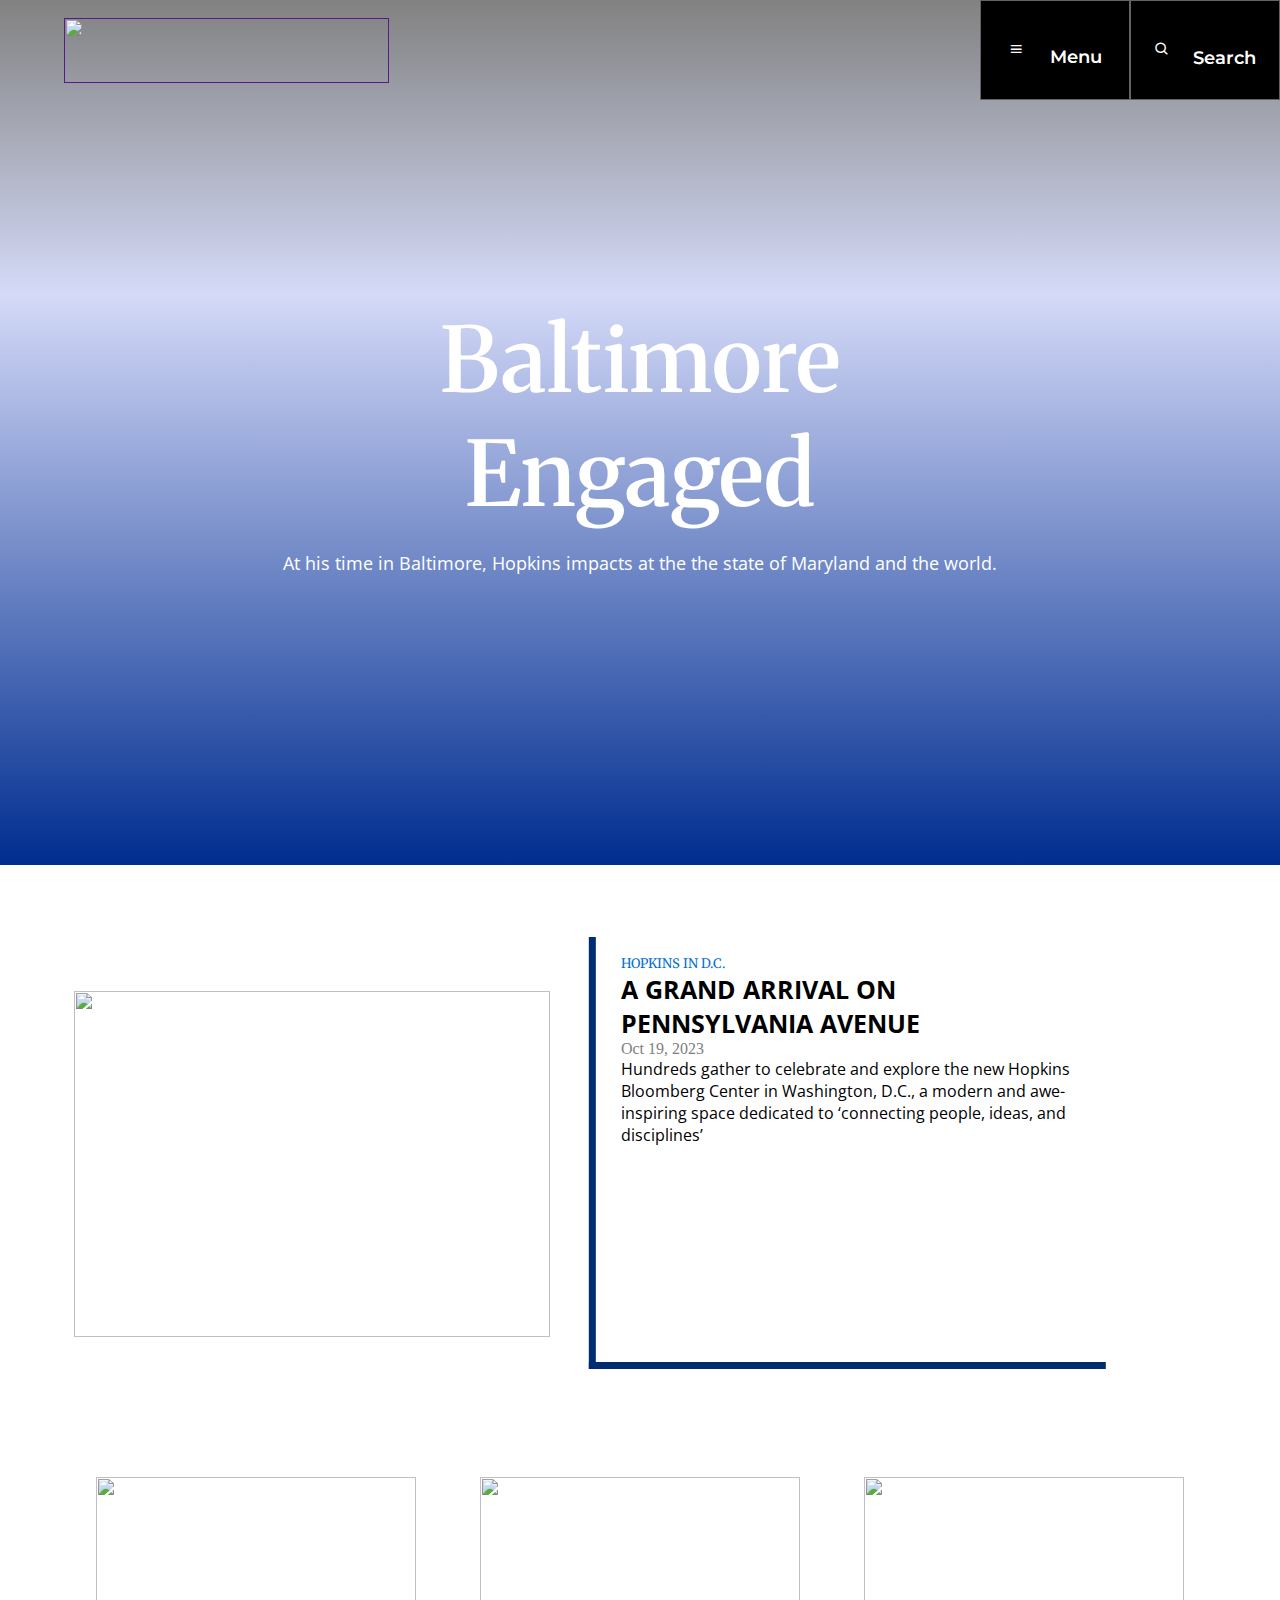
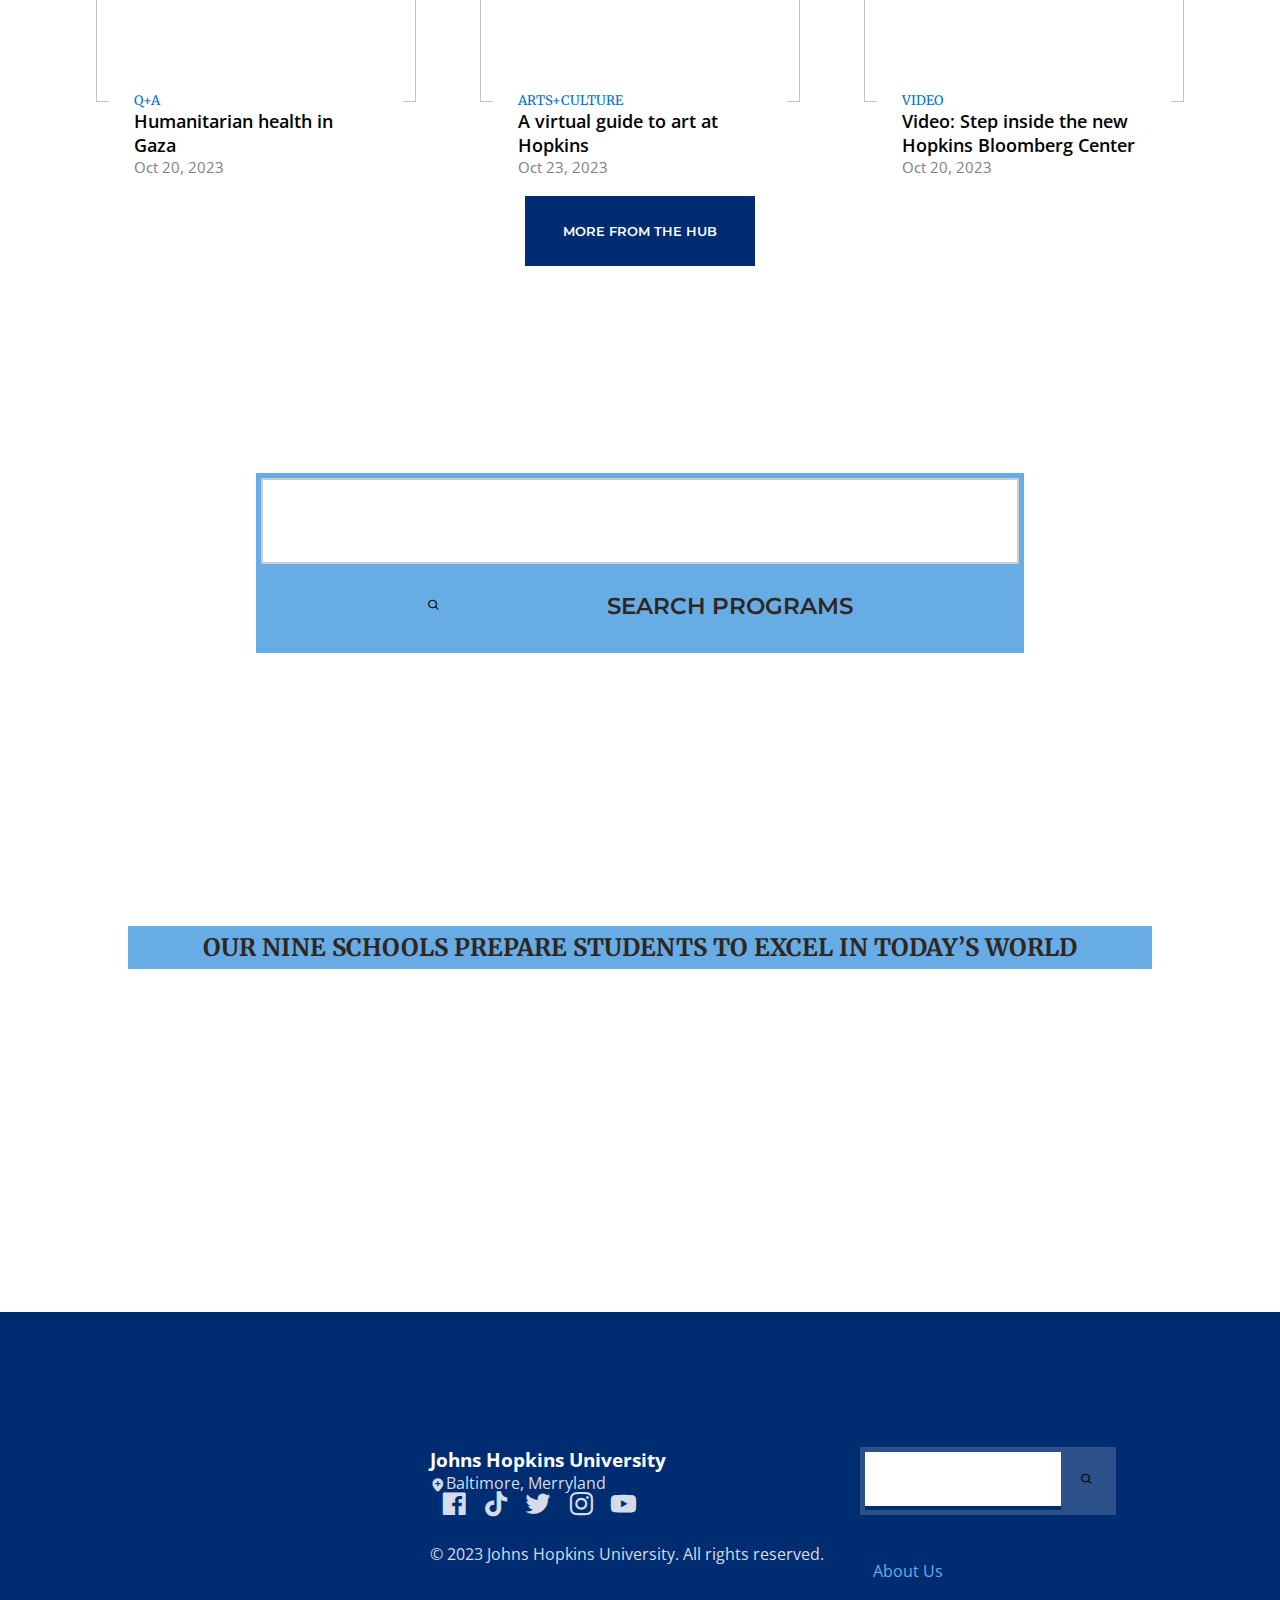
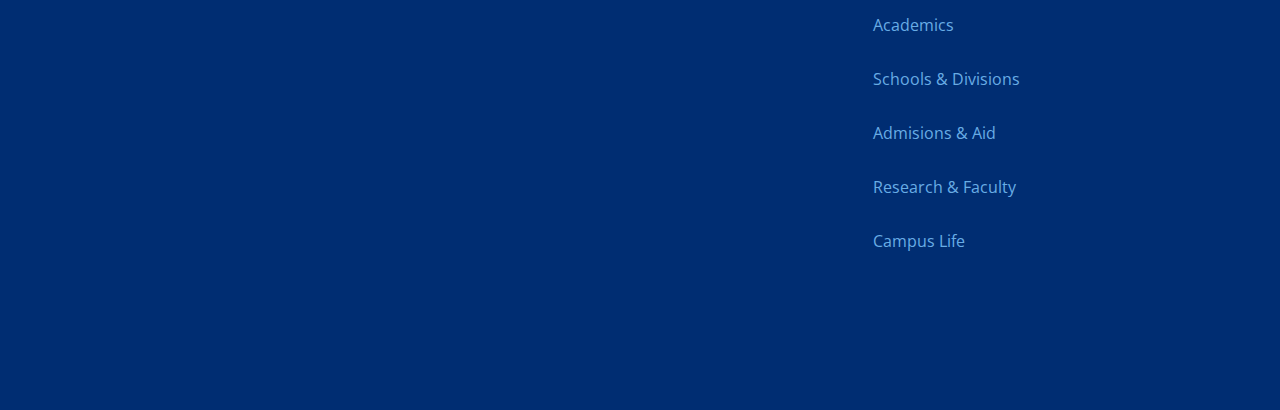
==== commit 10b889e6: "Main site - Main site for laptop finished" ====
--- a/html/index.html
+++ b/html/index.html
@@ -258,7 +258,69 @@
           </div>
         </div>
 
-
+        <div class="footer">
+          <div class="sectionFooter">
+            <div class="logoContainer"><img src="https://www.jhu.edu/assets/themes/machado/assets/images/logos/university-logo-small-horizontal-white-156eae9527.svg" alt=""></div>
+          </div>
+          <div class="sectionFooter">
+            <h3>Johns Hopkins University</h3>
+            <div class="location">
+              <i class='bx bxs-location-plus'></i>
+              <p>Baltimore, Merryland</p>
+            </div>
+            <div class="socialMedia">
+              <i class='bx bxl-facebook-square'></i>
+              <i class='bx bxl-tiktok'></i>
+              <i class='bx bxl-twitter' ></i>
+              <i class='bx bxl-instagram' ></i>
+              <i class='bx bxl-youtube' ></i>
+            </div>
+            <p class="copyright">© 2023 Johns Hopkins University. All rights reserved.</p>
+          </div>
+          <div class="sectionFooter">
+            <ul>
+              <li class="inputFooter">
+                <input type="text">
+                <button>
+                  <i class='bx bx-search'></i>
+                </button>
+              </li>
+              <li>
+                <a href="">
+                  <p>About Us</p>
+                </a>
+              </li>
+              <li>
+                <a href="">
+                  <p>Academics</p>
+                </a>
+              </li>
+              <li>
+                <a href="">
+                  <p>Schools & Divisions</p>
+                </a>
+              </li>
+              <li>
+                <a href="">
+                  <p>Admisions & Aid</p>
+                </a>
+              </li>
+              <li>
+                <a href="">
+                  <p>Research & Faculty</p>
+                </a>
+              </li>
+              <li>
+                <a href="">
+                  <p>Campus Life</p>
+                </a>
+              </li>
+            </ul>
+          </div>
+        </div>
+
+
+        <!-- Section links
         <div class="section-links-container">
           <div class="stroke"></div>
           <h2>Explore</h2>
@@ -289,6 +351,7 @@
             </li>
           </ul>
         </div>
+        -->
 
 
     </div>
--- a/css/main.css
+++ b/css/main.css
@@ -15,6 +15,7 @@
     --color4: rgb(104,172,229);
     --color5: rgb(22,63,126);
     --color6: rgb(49,38,29);
+    --color7: rgb(213,220,232);
 }
 
 .header{
@@ -433,9 +434,6 @@
 }
 
 .facultiesMenu{
-    display: grid;
-    grid-template-rows: 60vh 1fr ;
-    width: 100vw;
     height: auto;
 }
 
@@ -581,9 +579,134 @@
 
 }
 
-
-
-
+.footer{
+    display: grid;
+    grid-template-columns: 1fr 1fr 1fr;
+    gap: 10px;
+    background-color: var(--color1);
+    font-family: var(--fontOpenSans);
+    padding-top: 15vh;
+    padding-bottom: 15vh;
+}
+
+.footer ul{
+    list-style: none;
+}
+
+.footer a{
+    text-decoration: none;
+}
+
+.footer .sectionFooter:nth-child(2){
+    padding-top: 0vh;
+}
+
+.sectionFooter:nth-child(2) h3{
+    color: white;
+}
+
+.location{
+    display: flex;
+    color: var(--color7);
+}
+
+.location i{
+    margin-top: 5px;
+}
+
+.socialMedia{
+    margin-bottom: 3vh;
+    padding-left: 2vw;
+}
+
+.socialMedia i{
+    color: var(--color7);
+    width: 3vw;
+    transform: scale(190%);
+}
+
+.socialMedia i:hover{
+    color: var(--color4);
+    transition: 0.3s color ease;
+}
+
+.copyright{
+    color: var(--color7);
+}
+
+.sectionFooter:nth-child(3){
+    
+    padding-right: 3vw;
+
+}
+
+.sectionFooter:nth-child(3) .inputFooter{
+    display: flex;
+    width: 20vw;
+    height: 7.5vh;
+    border: 0;
+    padding:0;
+    border: solid 5px var(--color2);
+    margin-bottom: 4vh;
+}
+
+.inputFooter input{
+    border: 0;
+    width: 100%;
+    height: 6vh;
+    padding-inline: 1vw;
+    font-family: var(--fontOpenSans);
+}
+
+.inputFooter input:focus{
+    outline: none; /* Quita el contorno al seleccionar el input */
+    border-color: var(--color4); /* Cambia el color del borde al seleccionar el input */
+    box-shadow: 0 0 5px var(--color4);
+}
+
+.inputFooter button{
+    border: 0;
+    width: 5vw;
+    background-color: var(--color2);
+}
+
+.inputFooter button:hover{
+    background-color: var(--color1);
+    transition: 0.3s background-color ease;
+}
+
+.inputFooter button:hover i{
+    color: white;
+    transition: 0.3s transform ease;
+    transform: scale(120%);
+}
+
+.sectionFooter:nth-child(3) ul li{
+    width: 80%;
+    height: 6vh
+}
+
+.sectionFooter:nth-child(3) ul li:hover{
+    cursor: pointer;
+    background-color: var(--color5);
+    transition: 0.4s background-color ease;
+}
+
+.sectionFooter:nth-child(3) ul li:hover a p{
+    color: white;
+    transition: 0.4s color ease;
+}
+
+.sectionFooter:nth-child(3) ul li a p{
+    color: var(--color4);
+    padding-top: 1vh;
+    padding-left: 1vw;
+}
+
+
+
+
+/* Section links
 .section-links-container{
     background-color: var(--color1);
     display: flex;
@@ -648,4 +771,5 @@
 .input-pressed{
     transform: scale(1.1, 1.1);
 }
-
+*/
+
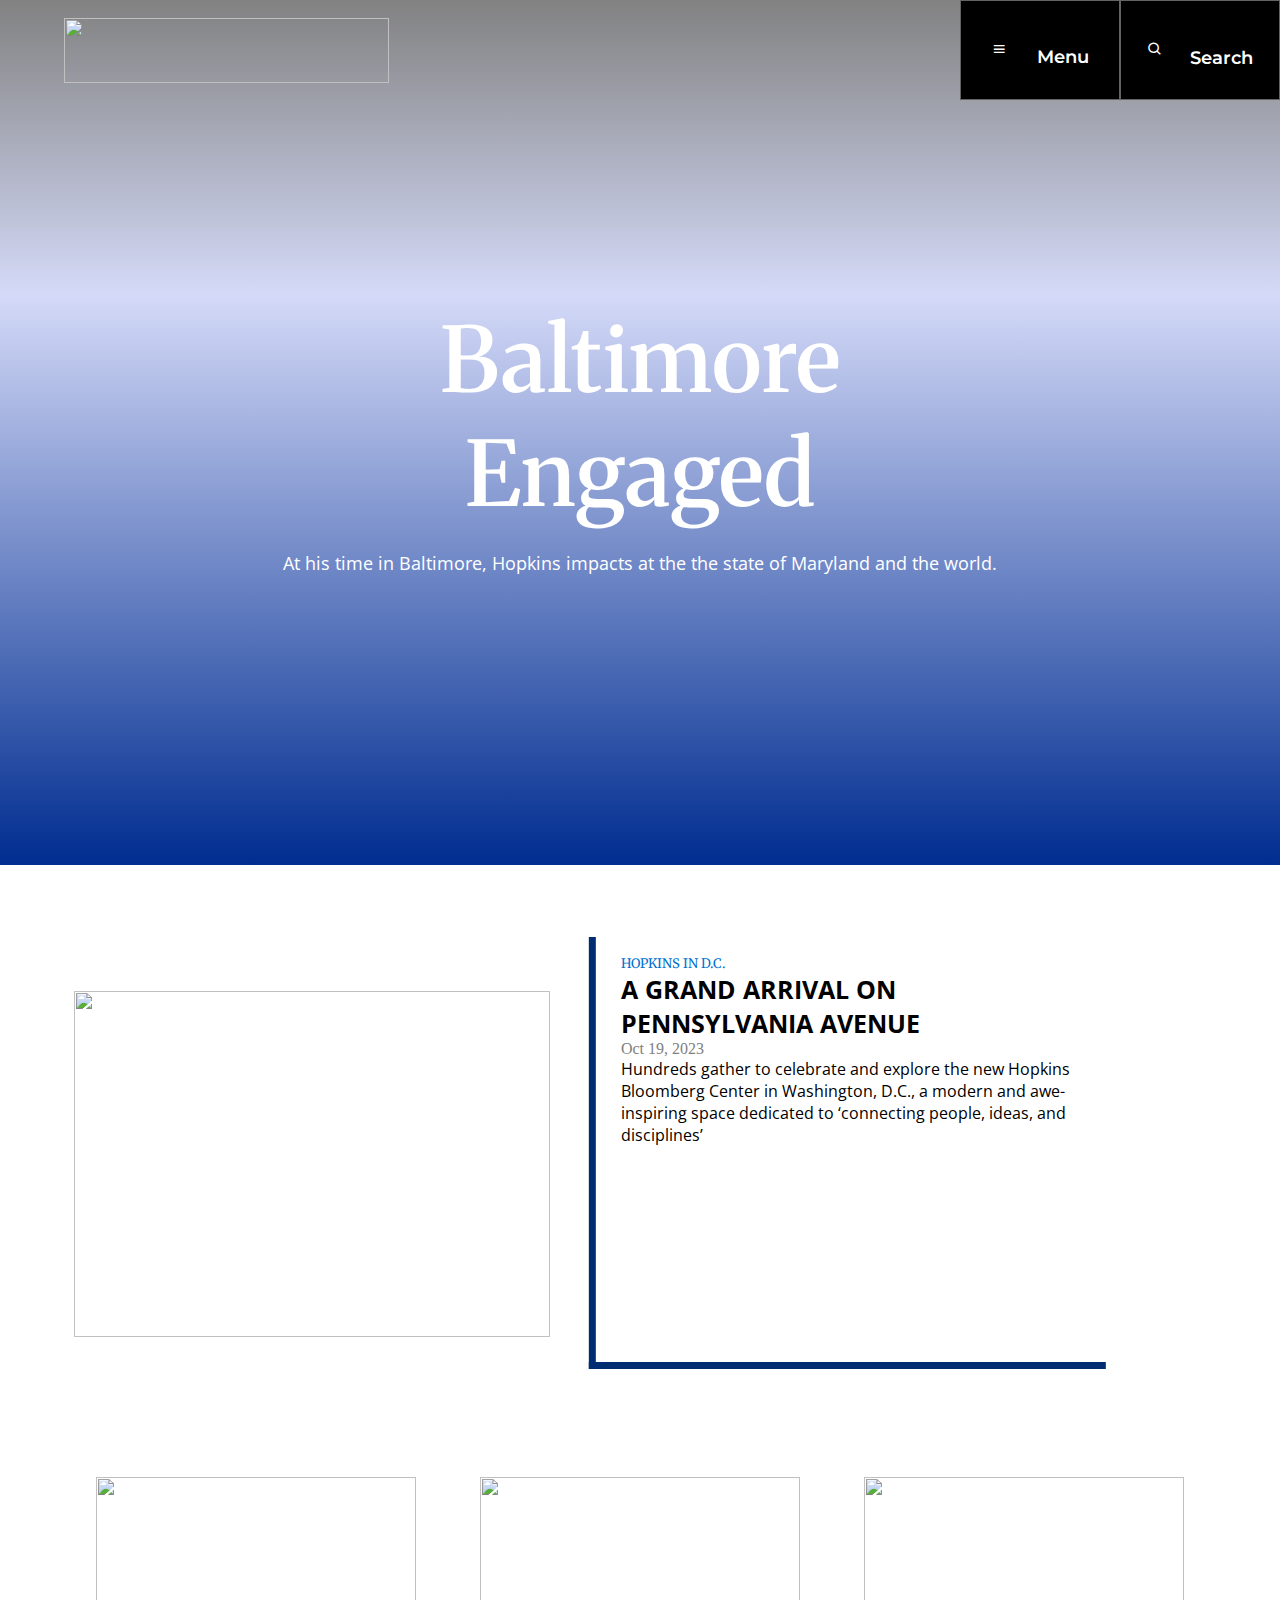
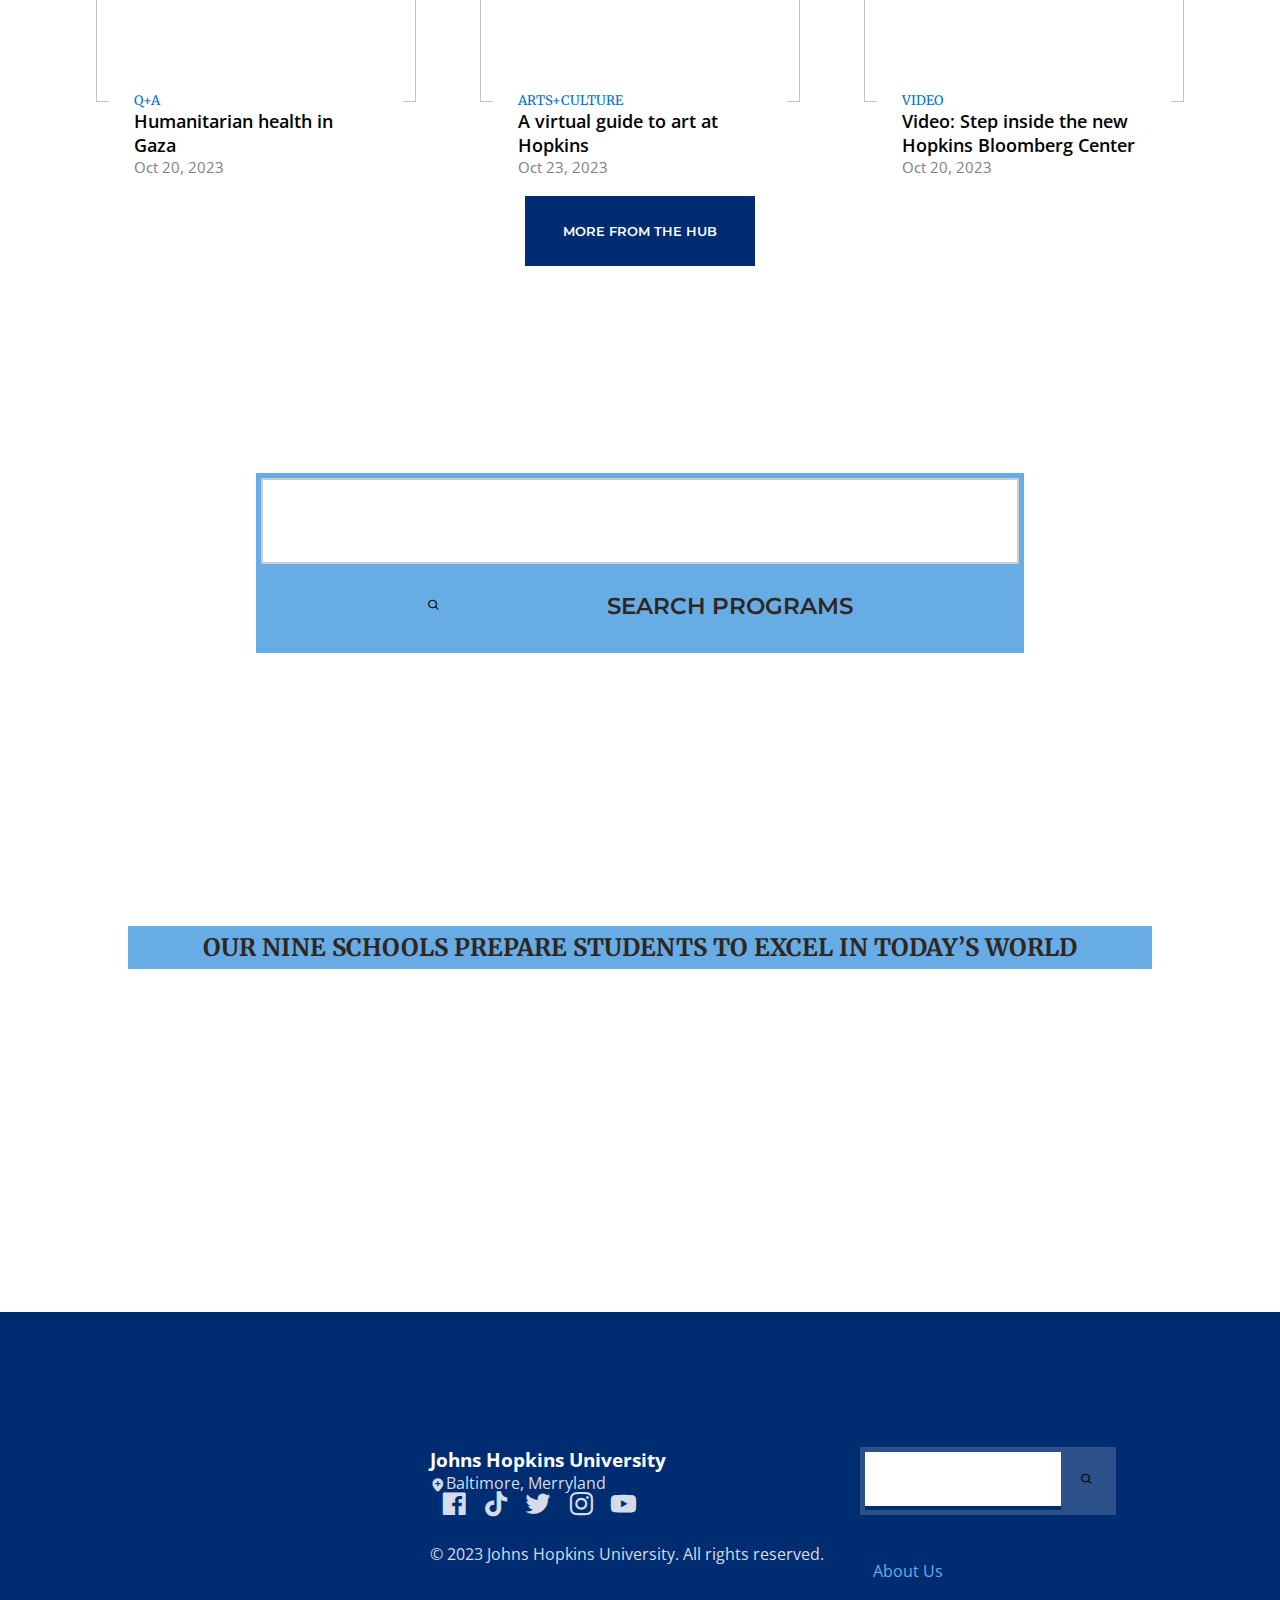
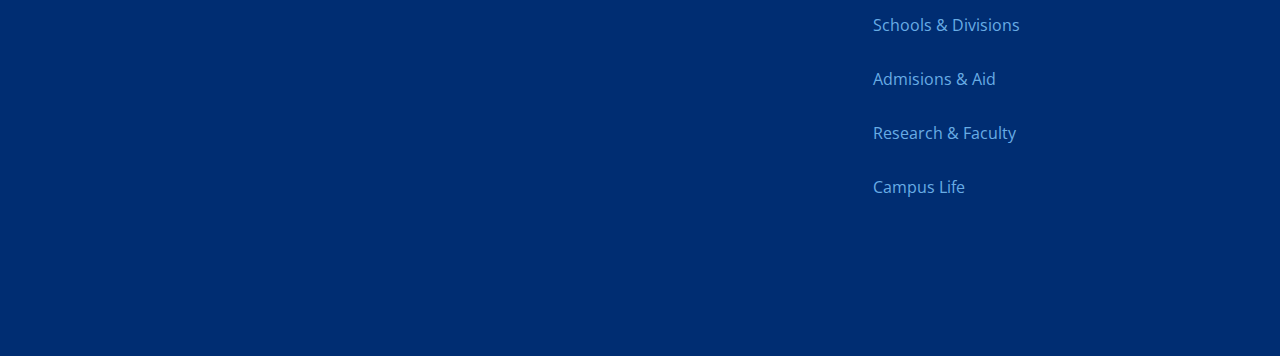
==== commit f745ca9d: "All sites - Sites related in the routes, emergent section and footer" ====
--- a/html/index.html
+++ b/html/index.html
@@ -1,362 +1,332 @@
 <!DOCTYPE html>
 <html lang="en">
-  <head>
-    <meta charset="UTF-8" />
-    <meta name="viewport" content="width=device-width, initial-scale=1.0" />
-    <link rel="stylesheet" href="../css/main.css" />
-    <link
-      href="https://unpkg.com/boxicons@2.1.4/css/boxicons.min.css"
-      rel="stylesheet"
-    />
-    <link
-      href="https://cdn.jsdelivr.net/npm/bootstrap@5.3.2/dist/css/bootstrap.min.css"
-      rel="stylesheet"
-      integrity="sha384-T3c6CoIi6uLrA9TneNEoa7RxnatzjcDSCmG1MXxSR1GAsXEV/Dwwykc2MPK8M2HN"
-      crossorigin="anonymous"
-    />
-    <link rel="preconnect" href="https://fonts.googleapis.com" />
-    <link rel="preconnect" href="https://fonts.gstatic.com" crossorigin />
-    <link
-      href="https://fonts.googleapis.com/css2?family=Merriweather:wght@700&family=Montserrat:wght@200;300;700&family=Open+Sans:wght@300;500;700&display=swap"
-      rel="stylesheet"
-    />
-
-    <title>Home | John Hopkins University</title>
-  </head>
-  <body>
-    <div class="page-content">
-      <div class="first-section">
-        <div class="header">
-          <a href="" class="header-logo">
+
+<head>
+  <meta charset="UTF-8" />
+  <meta name="viewport" content="width=device-width, initial-scale=1.0" />
+  <link rel="stylesheet" href="../css/main.css" />
+  <link href="https://unpkg.com/boxicons@2.1.4/css/boxicons.min.css" rel="stylesheet" />
+  <link href="https://cdn.jsdelivr.net/npm/bootstrap@5.3.2/dist/css/bootstrap.min.css" rel="stylesheet"
+    integrity="sha384-T3c6CoIi6uLrA9TneNEoa7RxnatzjcDSCmG1MXxSR1GAsXEV/Dwwykc2MPK8M2HN" crossorigin="anonymous" />
+  <link rel="preconnect" href="https://fonts.googleapis.com" />
+  <link rel="preconnect" href="https://fonts.gstatic.com" crossorigin />
+  <link
+    href="https://fonts.googleapis.com/css2?family=Merriweather:wght@700&family=Montserrat:wght@200;300;700&family=Open+Sans:wght@300;500;700&display=swap"
+    rel="stylesheet" />
+  <link rel="icon" href="../img/icon.png">
+
+  <title>Home | John Hopkins University</title>
+</head>
+
+<body>
+  <div class="page-content">
+    <div class="first-section">
+      <div class="header">
+        <a href="../html/index.html" class="header-logo">
+          <img
+            src="https://www.jhu.edu/assets/themes/machado/assets/images/logos/university-logo-small-horizontal-white-no-clear-space-e44019a003.png"
+            alt="" />
+        </a>
+        <ul class="header-menus">
+          <li class="menu-option" id="header-menu">
+            <a class="menu-icon">
+              <i class="bx bx-menu"></i>
+            </a>
+            <div class="menu-icon-text">
+              <p>Menu</p>
+            </div>
+          </li>
+          <li class="menu-option" id="header-search">
+            <a class="menu-icon">
+              <i class="bx bx-search"></i>
+            </a>
+            <div class="menu-icon-text">
+              <p>Search</p>
+            </div>
+          </li>
+        </ul>
+      </div>
+
+      <div class="menu-section1">
+        <div class="menu-section1-item">
+          <p>About Us</p>
+          <div class="menu-button">
+            <a href="../html/aboutUs.html"><i class="bx bx-link-alt"></i>
+            </a>
+          </div>
+        </div>
+        <div class="interspace"></div>
+        <div class="menu-section1-item">
+          <p>Schools & Divisions</p>
+          <div class="menu-button">
+            <a href="../html/programs.html">
+              <i class="bx bx-link-alt"></i>
+            </a>
+          </div>
+        </div>
+        <div class="interspace"></div>
+        <div class="menu-section1-item">
+          <p>Admisions & Aid</p>
+          <div class="menu-button">
+            <a href="../html/admissions.html">
+              <i class="bx bx-link-alt"></i>
+            </a>
+          </div>
+        </div>
+        <div class="interspace"></div>
+        <div class="menu-section1-item">
+          <p>Research & Faculty</p>
+          <div class="menu-button">
+            <a href="../html/research.html">
+              <i class="bx bx-link-alt"></i>
+            </a>
+          </div>
+        </div>
+        <div class="interspace"></div>
+        <div class="menu-section1-item">
+          <p>Campus Life</p>
+          <div class="menu-button">
+            <a href="../html/campus.html">
+              <i class="bx bx-link-alt"></i>
+            </a>
+          </div>
+        </div>
+      </div>
+      <div class="menu-section2">
+        <ul class="menu-section2-items">
+          <div class="input">
+            <div class="input-group flex-nowrap">
+              <span class="input-group-text" id="addon-wrapping"><i class="bx bx-search"></i></span>
+              <input type="text" class="form-control" placeholder="" aria-label="Username"
+                aria-describedby="addon-wrapping" />
+            </div>
+          </div>
+          <h2>Common Searches</h2>
+          <li>
+            <a href="" class="menu-section2-item-a">Why is it called Johns Hopkins</a>
+          </li>
+          <li>
+            <a href="" class="menu-section2-item-a">What majors and minors are offered?</a>
+          </li>
+          <li>
+            <a href="" class="menu-section2-item-a">Where can i dinfo information about graduate programs?</a>
+          </li>
+          <li>
+            <a href="" class="menu-section2-item-a">How much is tuition</a>
+          </li>
+          <li>
+            <a href="" class="menu-section2-item-a">What financial aid packages are available</a>
+          </li>
+          <li><a href="" class="menu-section2-item-a">How do i apply?</a></li>
+          <li>
+            <a href="" class="menu-section2-item-a">How do i get to campus?</a>
+          </li>
+          <li>
+            <a href="" class="menu-section2-item-a">Where can i find job listings</a>
+          </li>
+          <li>
+            <a href="" class="menu-section2-item-a">Where can i log in myJHU?</a>
+          </li>
+        </ul>
+      </div>
+
+      <div class="main-content">
+        <div class="video-container">
+          <video aria-describedby="hero-video-description" autoplay="autoplay" loop="loop" preload="auto"
+            poster="https://www.jhu.edu/assets/uploads/2023/07/2023-06_homepage_loop_94_v2-Original-960x540.jpg"
+            muted="muted" aria-label="Background Video">
+            <source type="video/mp4"
+              src="https://www.jhu.edu/assets/uploads/2023/07/2023-06_homepage_loop_94_v2-Original.mp4" />
+          </video>
+        </div>
+        <div class="main-text-container">
+          <div class="main-text">
+            <h1>Baltimore</h1>
+            <h1>Engaged</h1>
+            <p>
+              At his time in Baltimore, Hopkins impacts at the the state of
+              Maryland and the world.
+            </p>
+          </div>
+        </div>
+      </div>
+    </div>
+
+
+
+    <div class="section-news">
+      <div class="mainNew">
+        <div class="firstNewSection">
+          <div class="imgContainer">
             <img
-              src="https://www.jhu.edu/assets/themes/machado/assets/images/logos/university-logo-small-horizontal-white-no-clear-space-e44019a003.png"
-              alt=""
-            />
-          </a>
-          <ul class="header-menus">
-            <li class="menu-option" id="header-menu">
-              <a class="menu-icon">
-                <i class="bx bx-menu"></i>
-              </a>
-              <div class="menu-icon-text">
-                <p>Menu</p>
-              </div>
-            </li>
-            <li class="menu-option" id="header-search">
-              <a class="menu-icon">
+              src="https://api.hub.jhu.edu/factory/sites/default/files/styles/landscape/public/2023-10/rjd_main1019.jpg"
+              alt="">
+          </div>
+          <div class="noticeSection">
+            <p class="caption">HOPKINS IN D.C.</p>
+            <h2>
+              A GRAND ARRIVAL ON PENNSYLVANIA AVENUE</h2>
+            <p>Oct 19, 2023</p>
+            <p>Hundreds gather to celebrate and explore the new Hopkins Bloomberg Center in Washington, D.C., a modern
+              and awe-inspiring space dedicated to ‘connecting people, ideas, and disciplines’</p>
+          </div>
+
+        </div>
+        <div class="secondaryNews">
+          <div class="secondaryNew">
+            <div class="imgContainer">
+              <img
+                src="https://api.hub.jhu.edu/factory/sites/default/files/styles/hub_thumbnail/public/2023-10/Damage_in_Gaza_Strip_during_the_October_2023_-_26.jpg"
+                alt="">
+            </div>
+            <div class="secNoticeSection">
+              <p class="caption">Q+A</p>
+              <h3>Humanitarian health in Gaza</h3>
+              <p>Oct 20, 2023</p>
+            </div>
+
+          </div>
+          <div class="secondaryNew">
+            <div class="imgContainer">
+              <img
+                src="https://api.hub.jhu.edu/factory/sites/default/files/styles/hub_thumbnail/public/2023-10/hbc_JHU9398.jpg"
+                alt="">
+            </div>
+            <div class="secNoticeSection">
+              <p class="caption">ARTS+CULTURE</p>
+              <h3>A virtual guide to art at Hopkins</h3>
+              <p>Oct 23, 2023</p>
+            </div>
+          </div>
+          <div class="secondaryNew">
+            <div class="imgContainer">
+              <img
+                src="https://api.hub.jhu.edu/factory/sites/default/files/styles/hub_thumbnail/public/2023-10/H0W_3998.JPG"
+                alt="">
+            </div>
+            <div class="secNoticeSection">
+              <p class="caption">VIDEO</p>
+              <h3>Video: Step inside the new Hopkins Bloomberg Center</h3>
+              <p>Oct 20, 2023</p>
+            </div>
+          </div>
+        </div>
+        <div class="buttonContainer">
+          <button><a href="">MORE FROM THE HUB</a></button>
+        </div>
+      </div>
+
+      <div class="programsSection">
+        <div class="facultiesMenu">
+          <div class="inputSearch">
+            <div class="search">
+              <button>
                 <i class="bx bx-search"></i>
-              </a>
-              <div class="menu-icon-text">
-                <p>Search</p>
-              </div>
+                <p>SEARCH PROGRAMS</p>
+              </button>
+              <input type="text">
+            </div>
+
+          </div>
+          <div class="facultiesSection">
+            <div class="stroke"></div>
+            <h2>OUR NINE SCHOOLS PREPARE STUDENTS TO EXCEL IN TODAY’S WORLD</h2>
+            <ul>
+              <li class="faculty"><a href="" class="facultyName">
+                  <p>Arts & Sciences</p>
+                </a></li>
+              <li class="faculty"><a href="" class="facultyName">
+                  <p>Business</p>
+                </a></li>
+              <li class="faculty"><a href="" class="facultyName">
+                  <p>Education</p>
+                </a></li>
+              <li class="faculty"><a href="" class="facultyName">
+                  <p>Engineering</p>
+                </a></li>
+              <li class="faculty"><a href="" class="facultyName">
+                  <p>International Affairs</p>
+                </a></li>
+              <li class="faculty"><a href="" class="facultyName">
+                  <p>Medicine</p>
+                </a></li>
+              <li class="faculty"><a href="" class="facultyName">
+                  <p>Music & Dance</p>
+                </a></li>
+              <li class="faculty"><a href="" class="facultyName">
+                  <p>Nursing</p>
+                </a></li>
+              <li class="faculty"><a href="" class="facultyName">
+                  <p>Public Health</p>
+                </a></li>
+            </ul>
+          </div>
+        </div>
+      </div>
+
+      <div class="footer">
+        <div class="sectionFooter">
+          <div class="logoContainer"><img
+              src="https://www.jhu.edu/assets/themes/machado/assets/images/logos/university-logo-small-horizontal-white-156eae9527.svg"
+              alt=""></div>
+        </div>
+        <div class="sectionFooter">
+          <h3>Johns Hopkins University</h3>
+          <div class="location">
+            <i class='bx bxs-location-plus'></i>
+            <p>Baltimore, Merryland</p>
+          </div>
+          <div class="socialMedia">
+            <i class='bx bxl-facebook-square'></i>
+            <i class='bx bxl-tiktok'></i>
+            <i class='bx bxl-twitter'></i>
+            <i class='bx bxl-instagram'></i>
+            <i class='bx bxl-youtube'></i>
+          </div>
+          <p class="copyright">© 2023 Johns Hopkins University. All rights reserved.</p>
+        </div>
+        <div class="sectionFooter">
+          <ul>
+            <li class="inputFooter">
+              <input type="text">
+              <button>
+                <i class='bx bx-search'></i>
+              </button>
+            </li>
+            <li>
+              <a href="../html/aboutUs.html">
+                <p>About Us</p>
+              </a>
+            </li>
+            <li>
+              <a href="../html/programs.html">
+                <p>Schools & Divisions</p>
+              </a>
+            </li>
+            <li>
+              <a href="../html/admissions.html">
+                <p>Admisions & Aid</p>
+              </a>
+            </li>
+            <li>
+              <a href="../html/research.html">
+                <p>Research & Faculty</p>
+              </a>
+            </li>
+            <li>
+              <a href="../html/campus.html">
+                <p>Campus Life</p>
+              </a>
             </li>
           </ul>
         </div>
-
-        <div class="menu-section1">
-          <div class="menu-section1-item">
-            <p>About Us</p>
-            <div class="menu-button"><i class="bx bx-link-alt"></i></div>
-          </div>
-          <div class="interspace"></div>
-          <div class="menu-section1-item">
-            <p>Academics</p>
-            <div class="menu-button"><i class="bx bx-link-alt"></i></div>
-          </div>
-          <div class="interspace"></div>
-          <div class="menu-section1-item">
-            <p>Schools & Divisions</p>
-            <div class="menu-button"><i class="bx bx-link-alt"></i></div>
-          </div>
-          <div class="interspace"></div>
-          <div class="menu-section1-item">
-            <p>Admisions & Aid</p>
-            <div class="menu-button"><i class="bx bx-link-alt"></i></div>
-          </div>
-          <div class="interspace"></div>
-          <div class="menu-section1-item">
-            <p>Research & Faculty</p>
-            <div class="menu-button"><i class="bx bx-link-alt"></i></div>
-          </div>
-          <div class="interspace"></div>
-          <div class="menu-section1-item">
-            <p>Campus Life</p>
-            <div class="menu-button"><i class="bx bx-link-alt"></i></div>
-          </div>
-        </div>
-        <div class="menu-section2">
-          <ul class="menu-section2-items">
-            <div class="input">
-              <div class="input-group flex-nowrap">
-                <span class="input-group-text" id="addon-wrapping"
-                  ><i class="bx bx-search"></i
-                ></span>
-                <input
-                  type="text"
-                  class="form-control"
-                  placeholder=""
-                  aria-label="Username"
-                  aria-describedby="addon-wrapping"
-                />
-              </div>
-            </div>
-            <h2>Common Searches</h2>
-            <li>
-              <a href="" class="menu-section2-item-a"
-                >Why is it called Johns Hopkins</a
-              >
-            </li>
-            <li>
-              <a href="" class="menu-section2-item-a"
-                >What majors and minors are offered?</a
-              >
-            </li>
-            <li>
-              <a href="" class="menu-section2-item-a"
-                >Where can i dinfo information about graduate programs?</a
-              >
-            </li>
-            <li>
-              <a href="" class="menu-section2-item-a">How much is tuition</a>
-            </li>
-            <li>
-              <a href="" class="menu-section2-item-a"
-                >What financial aid packages are available</a
-              >
-            </li>
-            <li><a href="" class="menu-section2-item-a">How do i apply?</a></li>
-            <li>
-              <a href="" class="menu-section2-item-a"
-                >How do i get to campus?</a
-              >
-            </li>
-            <li>
-              <a href="" class="menu-section2-item-a"
-                >Where can i find job listings</a
-              >
-            </li>
-            <li>
-              <a href="" class="menu-section2-item-a"
-                >Where can i log in myJHU?</a
-              >
-            </li>
-          </ul>
-        </div>
-
-        <div class="main-content">
-          <div class="video-container">
-            <video
-              aria-describedby="hero-video-description"
-              autoplay="autoplay"
-              loop="loop"
-              preload="auto"
-              poster="https://www.jhu.edu/assets/uploads/2023/07/2023-06_homepage_loop_94_v2-Original-960x540.jpg"
-              muted="muted"
-              aria-label="Background Video"
-            >
-              <source
-                type="video/mp4"
-                src="https://www.jhu.edu/assets/uploads/2023/07/2023-06_homepage_loop_94_v2-Original.mp4"
-              />
-            </video>
-          </div>
-          <div class="main-text-container">
-            <div class="main-text">
-              <h1>Baltimore</h1>
-              <h1>Engaged</h1>
-              <p>
-                At his time in Baltimore, Hopkins impacts at the the state of
-                Maryland and the world.
-              </p>
-            </div>
-          </div>
-        </div>
-      </div>
-
-      
-
-      <div class="section-news">
-        <div class="mainNew">
-          <div class="firstNewSection">
-            <div class="imgContainer">
-              <img src="https://api.hub.jhu.edu/factory/sites/default/files/styles/landscape/public/2023-10/rjd_main1019.jpg" alt="">
-            </div>
-            <div class="noticeSection">
-              <p class="caption">HOPKINS IN D.C.</p>
-              <h2>
-              A GRAND ARRIVAL ON PENNSYLVANIA AVENUE</h2>
-              <p>Oct 19, 2023</p>
-              <p>Hundreds gather to celebrate and explore the new Hopkins Bloomberg Center in Washington, D.C., a modern and awe-inspiring space dedicated to ‘connecting people, ideas, and disciplines’</p>
-            </div>
-            
-          </div>
-          <div class="secondaryNews">
-            <div class="secondaryNew">
-              <div class="imgContainer">
-                <img src="https://api.hub.jhu.edu/factory/sites/default/files/styles/hub_thumbnail/public/2023-10/Damage_in_Gaza_Strip_during_the_October_2023_-_26.jpg" alt="">
-              </div>
-              <div class="secNoticeSection">
-                <p class="caption">Q+A</p>
-                <h3>Humanitarian health in Gaza</h3>
-                <p>Oct 20, 2023</p>
-              </div>
-              
-            </div>
-            <div class="secondaryNew">
-              <div class="imgContainer">
-                <img src="https://api.hub.jhu.edu/factory/sites/default/files/styles/hub_thumbnail/public/2023-10/hbc_JHU9398.jpg" alt="">
-              </div>
-              <div class="secNoticeSection">
-                <p class="caption">ARTS+CULTURE</p>
-                <h3>A virtual guide to art at Hopkins</h3>
-                <p>Oct 23, 2023</p>
-              </div>
-            </div>
-            <div class="secondaryNew">
-              <div class="imgContainer">
-                <img src="https://api.hub.jhu.edu/factory/sites/default/files/styles/hub_thumbnail/public/2023-10/H0W_3998.JPG" alt="">
-              </div>
-              <div class="secNoticeSection">
-                <p class="caption">VIDEO</p>
-                <h3>Video: Step inside the new Hopkins Bloomberg Center</h3>
-                <p>Oct 20, 2023</p>
-              </div>
-            </div>
-          </div>
-          <div class="buttonContainer">
-            <button><a href="">MORE FROM THE HUB</a></button>
-          </div>
-        </div>
-
-        <div class="programsSection">
-          <div class="facultiesMenu">
-            <div class="inputSearch">
-              <div class="search">
-                <button>
-                  <i class="bx bx-search"></i>
-                  <p>SEARCH PROGRAMS</p>
-                </button>
-                <input type="text">
-              </div>
-              
-            </div>
-            <div class="facultiesSection">
-              <div class="stroke"></div>
-              <h2>OUR NINE SCHOOLS PREPARE STUDENTS TO EXCEL IN TODAY’S WORLD</h2>
-              <ul>
-                <li class="faculty"><a href="" class="facultyName"><p>Arts & Sciences</p></a></li>
-                <li class="faculty"><a href="" class="facultyName"><p>Business</p></a></li>
-                <li class="faculty"><a href="" class="facultyName"><p>Education</p></a></li>
-                <li class="faculty"><a href="" class="facultyName"><p>Engineering</p></a></li>
-                <li class="faculty"><a href="" class="facultyName"><p>International Affairs</p></a></li>
-                <li class="faculty"><a href="" class="facultyName"><p>Medicine</p></a></li>
-                <li class="faculty"><a href="" class="facultyName"><p>Music & Dance</p></a></li>
-                <li class="faculty"><a href="" class="facultyName"><p>Nursing</p></a></li>
-                <li class="faculty"><a href="" class="facultyName"><p>Public Health</p></a></li>
-              </ul>
-            </div>
-          </div>
-        </div>
-
-        <div class="footer">
-          <div class="sectionFooter">
-            <div class="logoContainer"><img src="https://www.jhu.edu/assets/themes/machado/assets/images/logos/university-logo-small-horizontal-white-156eae9527.svg" alt=""></div>
-          </div>
-          <div class="sectionFooter">
-            <h3>Johns Hopkins University</h3>
-            <div class="location">
-              <i class='bx bxs-location-plus'></i>
-              <p>Baltimore, Merryland</p>
-            </div>
-            <div class="socialMedia">
-              <i class='bx bxl-facebook-square'></i>
-              <i class='bx bxl-tiktok'></i>
-              <i class='bx bxl-twitter' ></i>
-              <i class='bx bxl-instagram' ></i>
-              <i class='bx bxl-youtube' ></i>
-            </div>
-            <p class="copyright">© 2023 Johns Hopkins University. All rights reserved.</p>
-          </div>
-          <div class="sectionFooter">
-            <ul>
-              <li class="inputFooter">
-                <input type="text">
-                <button>
-                  <i class='bx bx-search'></i>
-                </button>
-              </li>
-              <li>
-                <a href="">
-                  <p>About Us</p>
-                </a>
-              </li>
-              <li>
-                <a href="">
-                  <p>Academics</p>
-                </a>
-              </li>
-              <li>
-                <a href="">
-                  <p>Schools & Divisions</p>
-                </a>
-              </li>
-              <li>
-                <a href="">
-                  <p>Admisions & Aid</p>
-                </a>
-              </li>
-              <li>
-                <a href="">
-                  <p>Research & Faculty</p>
-                </a>
-              </li>
-              <li>
-                <a href="">
-                  <p>Campus Life</p>
-                </a>
-              </li>
-            </ul>
-          </div>
-        </div>
-
-
-        <!-- Section links
-        <div class="section-links-container">
-          <div class="stroke"></div>
-          <h2>Explore</h2>
-          <ul class="links-container">
-            <li class="link">
-              <a href=""
-                ><p>Graduate</p>
-                <p>Admissions</p></a
-              >
-            </li>
-            <li class="link">
-              <a href=""><p>See programs</p> </a>
-            </li>
-            <li class="link">
-              <a href=""
-                ><p>Hopkins in the</p>
-                <p>Community</p></a
-              >
-            </li>
-            <li class="link">
-              <a href=""
-                ><p>Hopkins in the</p>
-                <p>World</p></a
-              >
-            </li>
-            <li class="link">
-              <a href=""><p>Apply</p></a>
-            </li>
-          </ul>
-        </div>
-        -->
-
-
+      </div>
     </div>
 
     <script src="../js/menus.js"></script>
-    <script src="https://cdn.jsdelivr.net/npm/bootstrap@5.3.2/dist/js/bootstrap.bundle.min.js" integrity="sha384-C6RzsynM9kWDrMNeT87bh95OGNyZPhcTNXj1NW7RuBCsyN/o0jlpcV8Qyq46cDfL" crossorigin="anonymous"></script>
-  </body>
-</html>
+    <script src="https://cdn.jsdelivr.net/npm/bootstrap@5.3.2/dist/js/bootstrap.bundle.min.js"
+      integrity="sha384-C6RzsynM9kWDrMNeT87bh95OGNyZPhcTNXj1NW7RuBCsyN/o0jlpcV8Qyq46cDfL"
+      crossorigin="anonymous"></script>
+</body>
+
+</html>--- a/css/main.css
+++ b/css/main.css
@@ -18,6 +18,10 @@
     --color7: rgb(213,220,232);
 }
 
+body,html{
+    scroll-snap-type: y mandatory;
+}
+
 .header{
     height: 100vh;
     z-index: 1;
@@ -37,6 +41,7 @@
     background-repeat: no-repeat;
     background-size: cover;
     background-position:center;
+    scroll-snap-align: center;
 }
 
 .header-logo{
@@ -58,8 +63,8 @@
 
 .menu-option{
     list-style-type: none;
-    width: 150px;
-    height: 100%;
+    width: 160px;
+    height: auto;
     display: flex;
     align-items: center;
     justify-content: space-evenly;
@@ -278,6 +283,7 @@
     display: flex;
     flex-direction: column;
     padding-top: 8vh;
+    scroll-snap-align: start;
 }
 
 .mainNew{
@@ -431,6 +437,7 @@
 
 .programsSection{
     background-image: url("https://www.jhu.edu/assets/themes/machado/assets/images/homepage/baltimore/baltimore-bg-laptop-large-blue-d1471aa77a.jpg");
+    scroll-snap-align: center;
 }
 
 .facultiesMenu{
@@ -587,6 +594,7 @@
     font-family: var(--fontOpenSans);
     padding-top: 15vh;
     padding-bottom: 15vh;
+    scroll-snap-align: start;
 }
 
 .footer ul{
@@ -701,6 +709,87 @@
     color: var(--color4);
     padding-top: 1vh;
     padding-left: 1vw;
+}
+
+
+
+.spread{
+    transform: translate(0);
+}
+.input-pressed{
+    transform: scale(1.1, 1.1);
+}
+
+@media screen and (max-width:690px){
+    .header{
+        flex-direction: column;
+        align-items: center;
+    }
+    .header-menus{
+        visibility: hidden;
+    }
+    .main-content{
+        display: flex;
+        padding-inline: 5vw;
+    }
+    .main-text h1{
+        font-size: 45px;  
+    }
+    .firstNewSection{
+        justify-content: center;
+    }
+    .noticeSection{
+        transform: none;
+        width: 90vw;
+        height: 100%;
+    }
+    .firstNewSection .imgContainer{
+        visibility: hidden;
+        width: 0;
+        height: 0;
+        min-width: 0;
+        min-height: 0;
+    }
+    .secondaryNews{
+        flex-direction: column;
+        margin-top: 5vh;
+    }
+    .secondaryNew{
+        width: 90vw;
+        flex-direction: row;
+    }
+    .secNoticeSection{
+        width: 100%;
+        transform: none;
+    }
+    .secondaryNew .imgContainer{
+        width: 28vw;
+        height: 18vh;
+    }
+    .faculty{
+        background-color: rgba(0, 0, 0, 0.522);
+    }
+    .footer{
+        display: flex;
+        flex-direction: column;
+    }
+    .sectionFooter >*{
+        justify-content: center;
+        text-align: center;
+    }
+    .socialMedia{
+        display: flex;
+        justify-content: space-evenly;
+    }
+    .sectionFooter:nth-child(3) .inputFooter{
+        width: 80vw;
+    }
+    .inputFooter button{
+        width: 10vw;
+    }
+    .sectionFooter:nth-child(3) ul li {
+        width: 85vw;
+    }
 }
 
 
@@ -765,11 +854,6 @@
 
 
 
-.spread{
-    transform: translate(0);
-}
-.input-pressed{
-    transform: scale(1.1, 1.1);
-}
+
 */
 
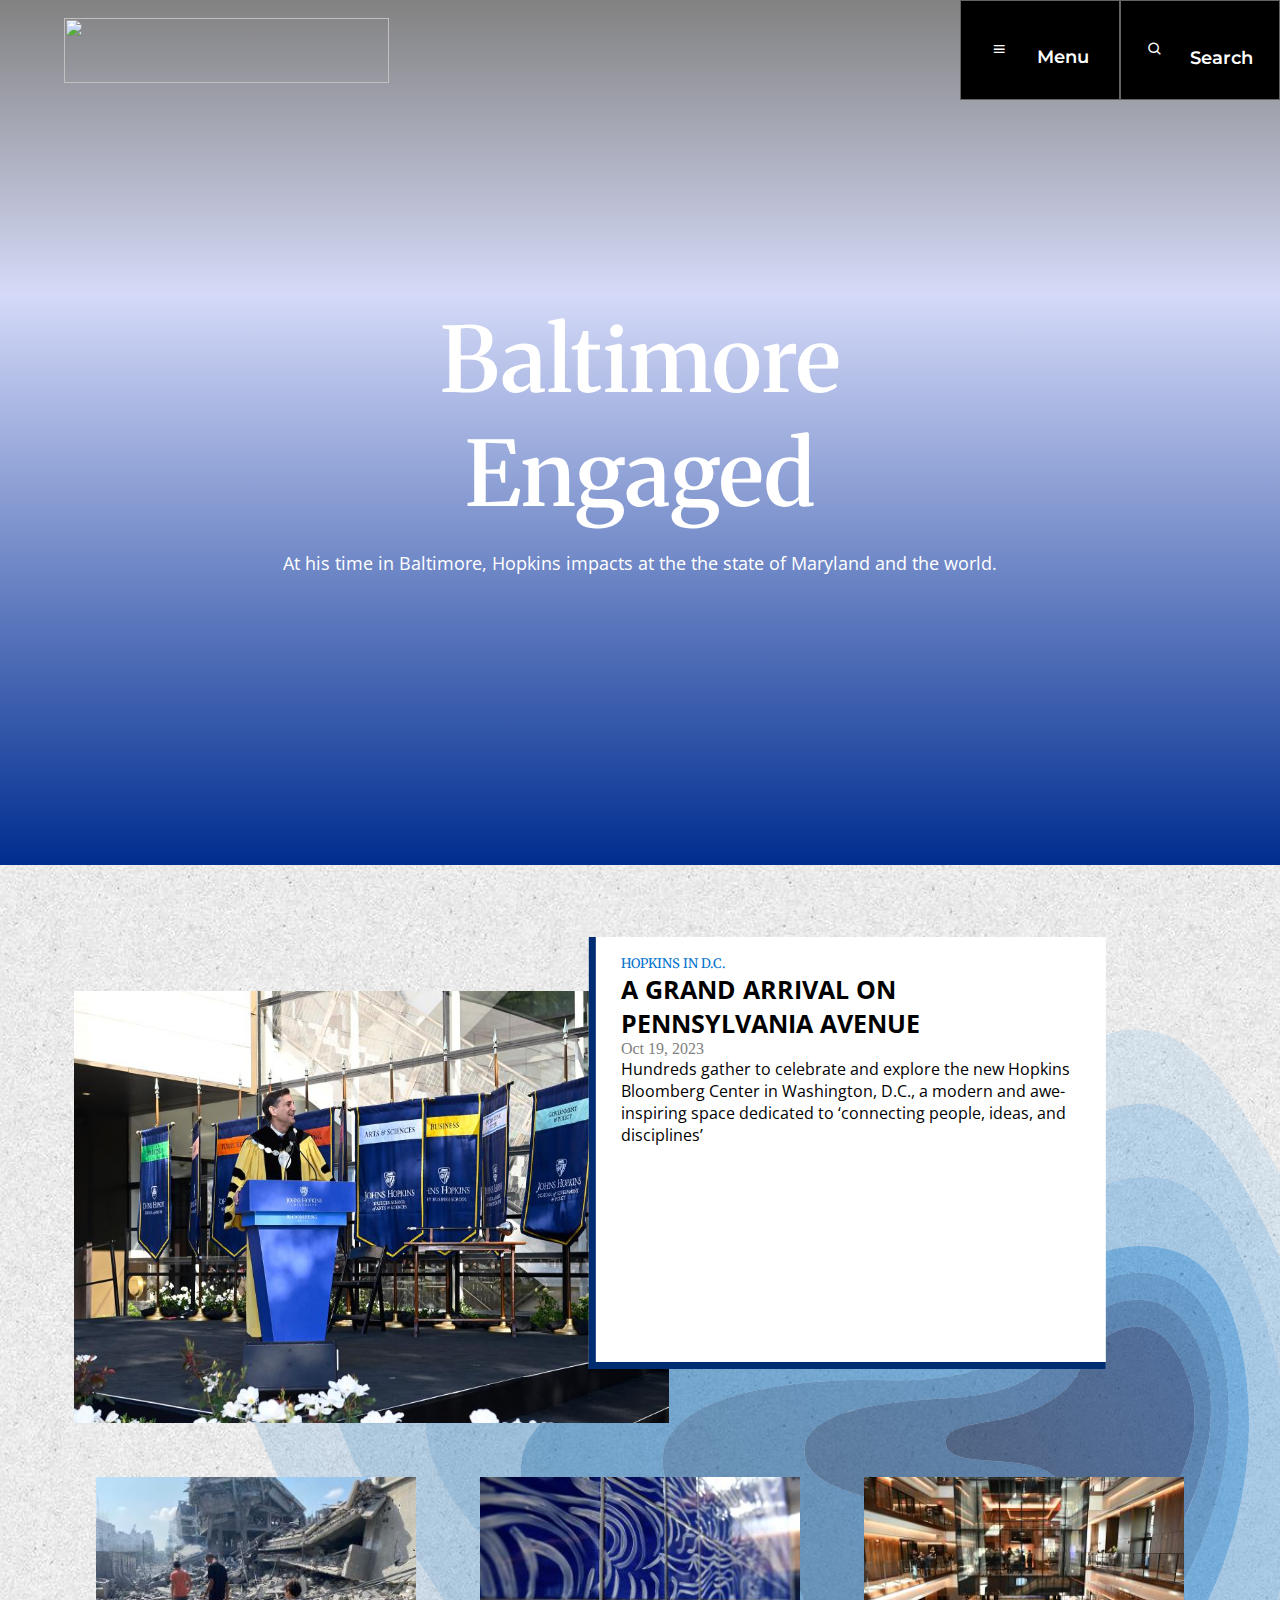
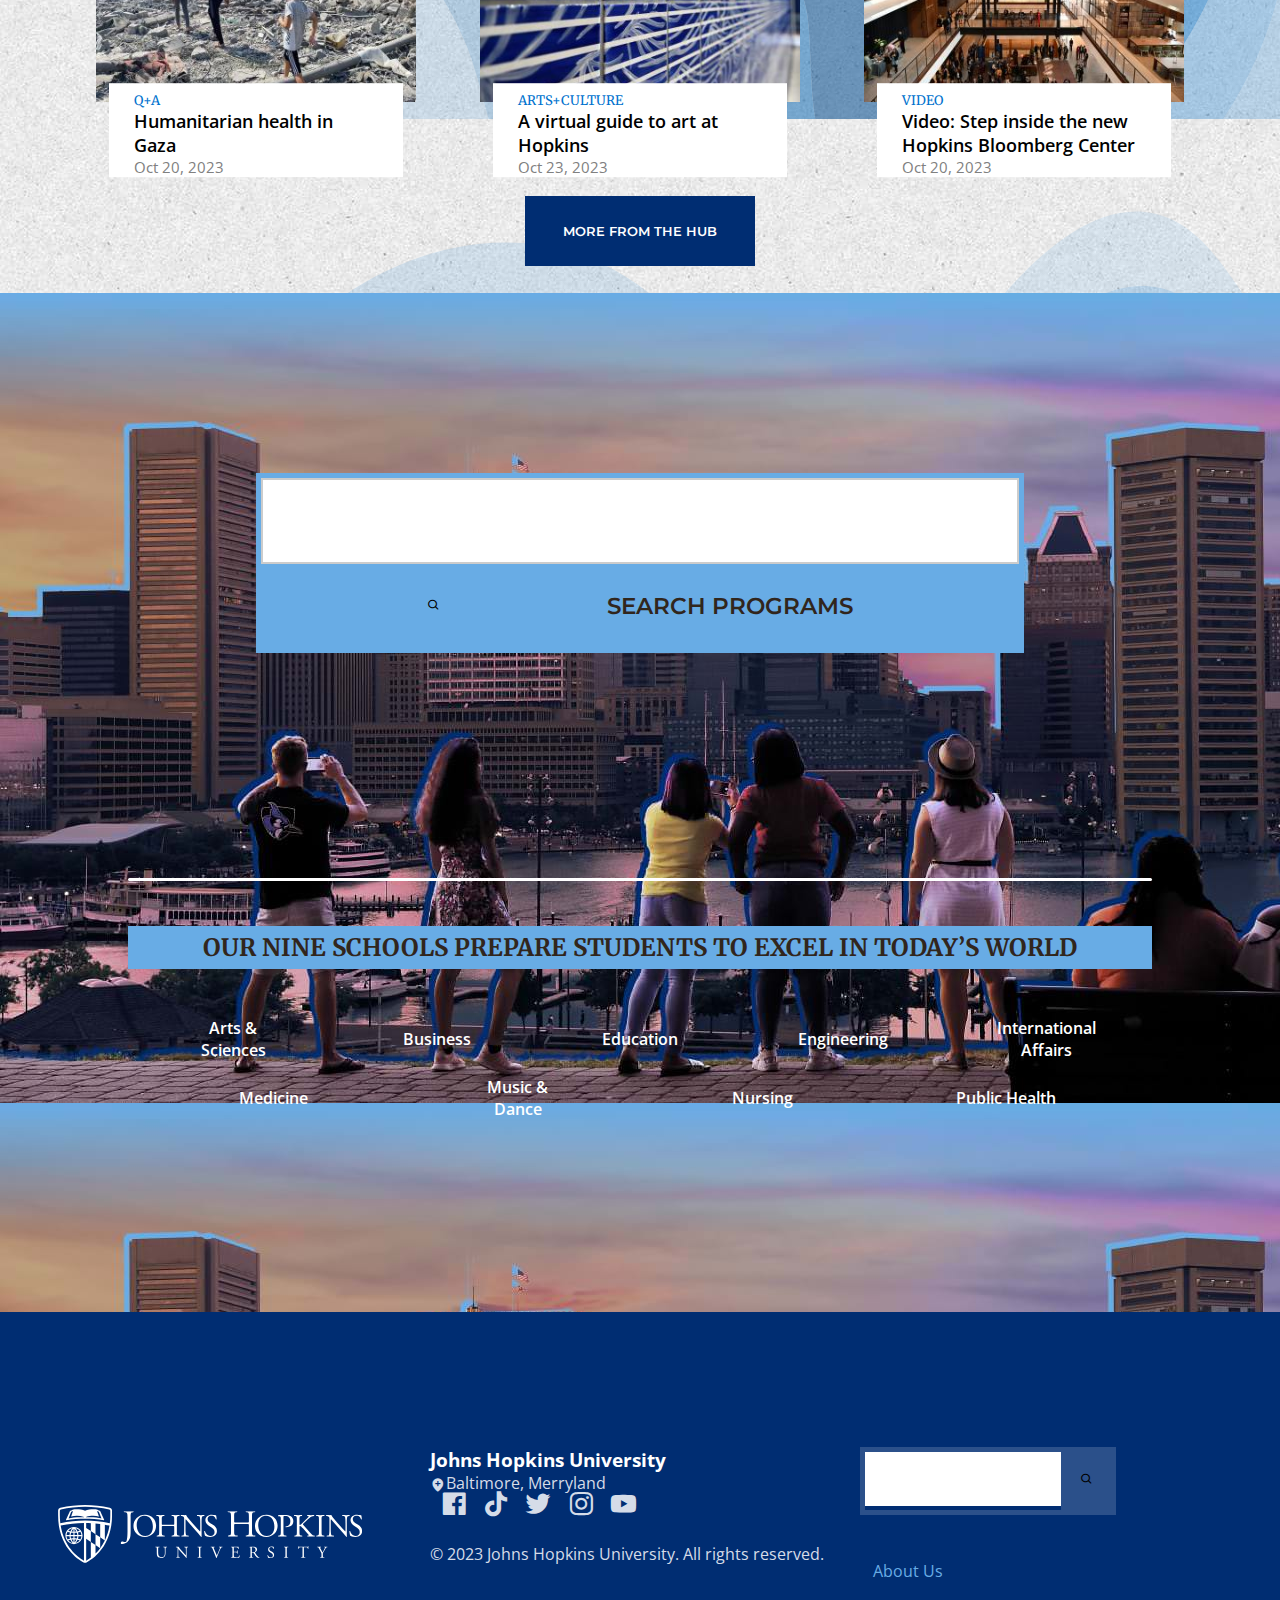
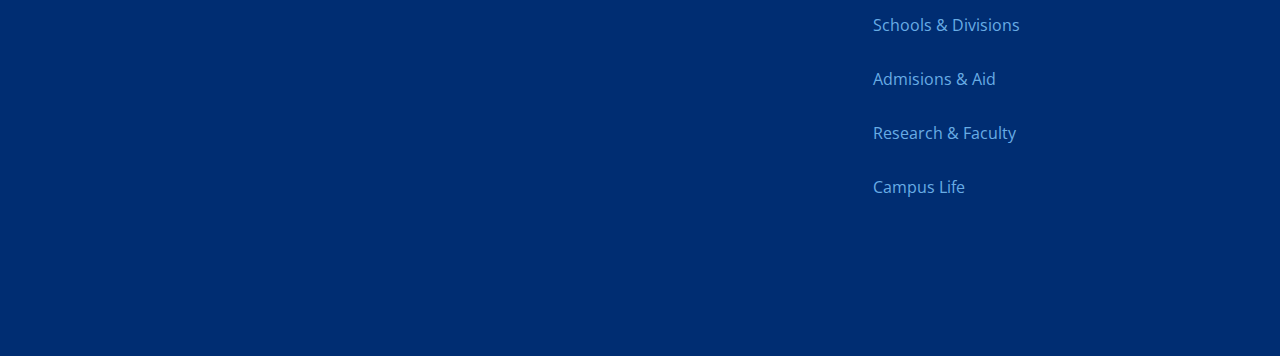
==== commit b5178b63: "All images downloaded" ====
--- a/html/index.html
+++ b/html/index.html
@@ -136,7 +136,7 @@
             poster="https://www.jhu.edu/assets/uploads/2023/07/2023-06_homepage_loop_94_v2-Original-960x540.jpg"
             muted="muted" aria-label="Background Video">
             <source type="video/mp4"
-              src="https://www.jhu.edu/assets/uploads/2023/07/2023-06_homepage_loop_94_v2-Original.mp4" />
+              src="../img/jhu-video.mp4" />
           </video>
         </div>
         <div class="main-text-container">
@@ -159,7 +159,7 @@
         <div class="firstNewSection">
           <div class="imgContainer">
             <img
-              src="https://api.hub.jhu.edu/factory/sites/default/files/styles/landscape/public/2023-10/rjd_main1019.jpg"
+              src="../img/rjd_main1019.jpg"
               alt="">
           </div>
           <div class="noticeSection">
@@ -176,7 +176,7 @@
           <div class="secondaryNew">
             <div class="imgContainer">
               <img
-                src="https://api.hub.jhu.edu/factory/sites/default/files/styles/hub_thumbnail/public/2023-10/Damage_in_Gaza_Strip_during_the_October_2023_-_26.jpg"
+                src="../img/Damage_in_Gaza_Strip_during_the_October_2023_-_26.jpg"
                 alt="">
             </div>
             <div class="secNoticeSection">
@@ -189,7 +189,7 @@
           <div class="secondaryNew">
             <div class="imgContainer">
               <img
-                src="https://api.hub.jhu.edu/factory/sites/default/files/styles/hub_thumbnail/public/2023-10/hbc_JHU9398.jpg"
+                src="../img/hbc_JHU9398.jpg"
                 alt="">
             </div>
             <div class="secNoticeSection">
@@ -201,7 +201,7 @@
           <div class="secondaryNew">
             <div class="imgContainer">
               <img
-                src="https://api.hub.jhu.edu/factory/sites/default/files/styles/hub_thumbnail/public/2023-10/H0W_3998.JPG"
+                src="../img/H0W_3998.jpeg"
                 alt="">
             </div>
             <div class="secNoticeSection">
@@ -267,7 +267,7 @@
       <div class="footer">
         <div class="sectionFooter">
           <div class="logoContainer"><img
-              src="https://www.jhu.edu/assets/themes/machado/assets/images/logos/university-logo-small-horizontal-white-156eae9527.svg"
+              src="../img/university-logo-small-horizontal-white-156eae9527.svg"
               alt=""></div>
         </div>
         <div class="sectionFooter">
--- a/css/main.css
+++ b/css/main.css
@@ -277,7 +277,7 @@
 
 
 .section-news{
-    background-image: url("https://www.jhu.edu/assets/themes/machado/assets/images/textures/textured_paper_increased_contrast-894e135412.jpg");
+    background-image: url("../img/textured_paper_increased_contrast-894e135412.jpg");
     width: auto;
     height: auto;
     display: flex;
@@ -287,7 +287,7 @@
 }
 
 .mainNew{
-    background-image: url("https://www.jhu.edu/assets/themes/machado/assets/images/homepage/news/news-bg-wall-blue-57e09992db.svg");
+    background-image: url("../img/news-bg-wall-blue-57e09992db.svg");
 }
 
 
@@ -436,7 +436,7 @@
 
 
 .programsSection{
-    background-image: url("https://www.jhu.edu/assets/themes/machado/assets/images/homepage/baltimore/baltimore-bg-laptop-large-blue-d1471aa77a.jpg");
+    background-image: url("../img/baltimore-bg-laptop-large-blue-d1471aa77a.jpg");
     scroll-snap-align: center;
 }
 
